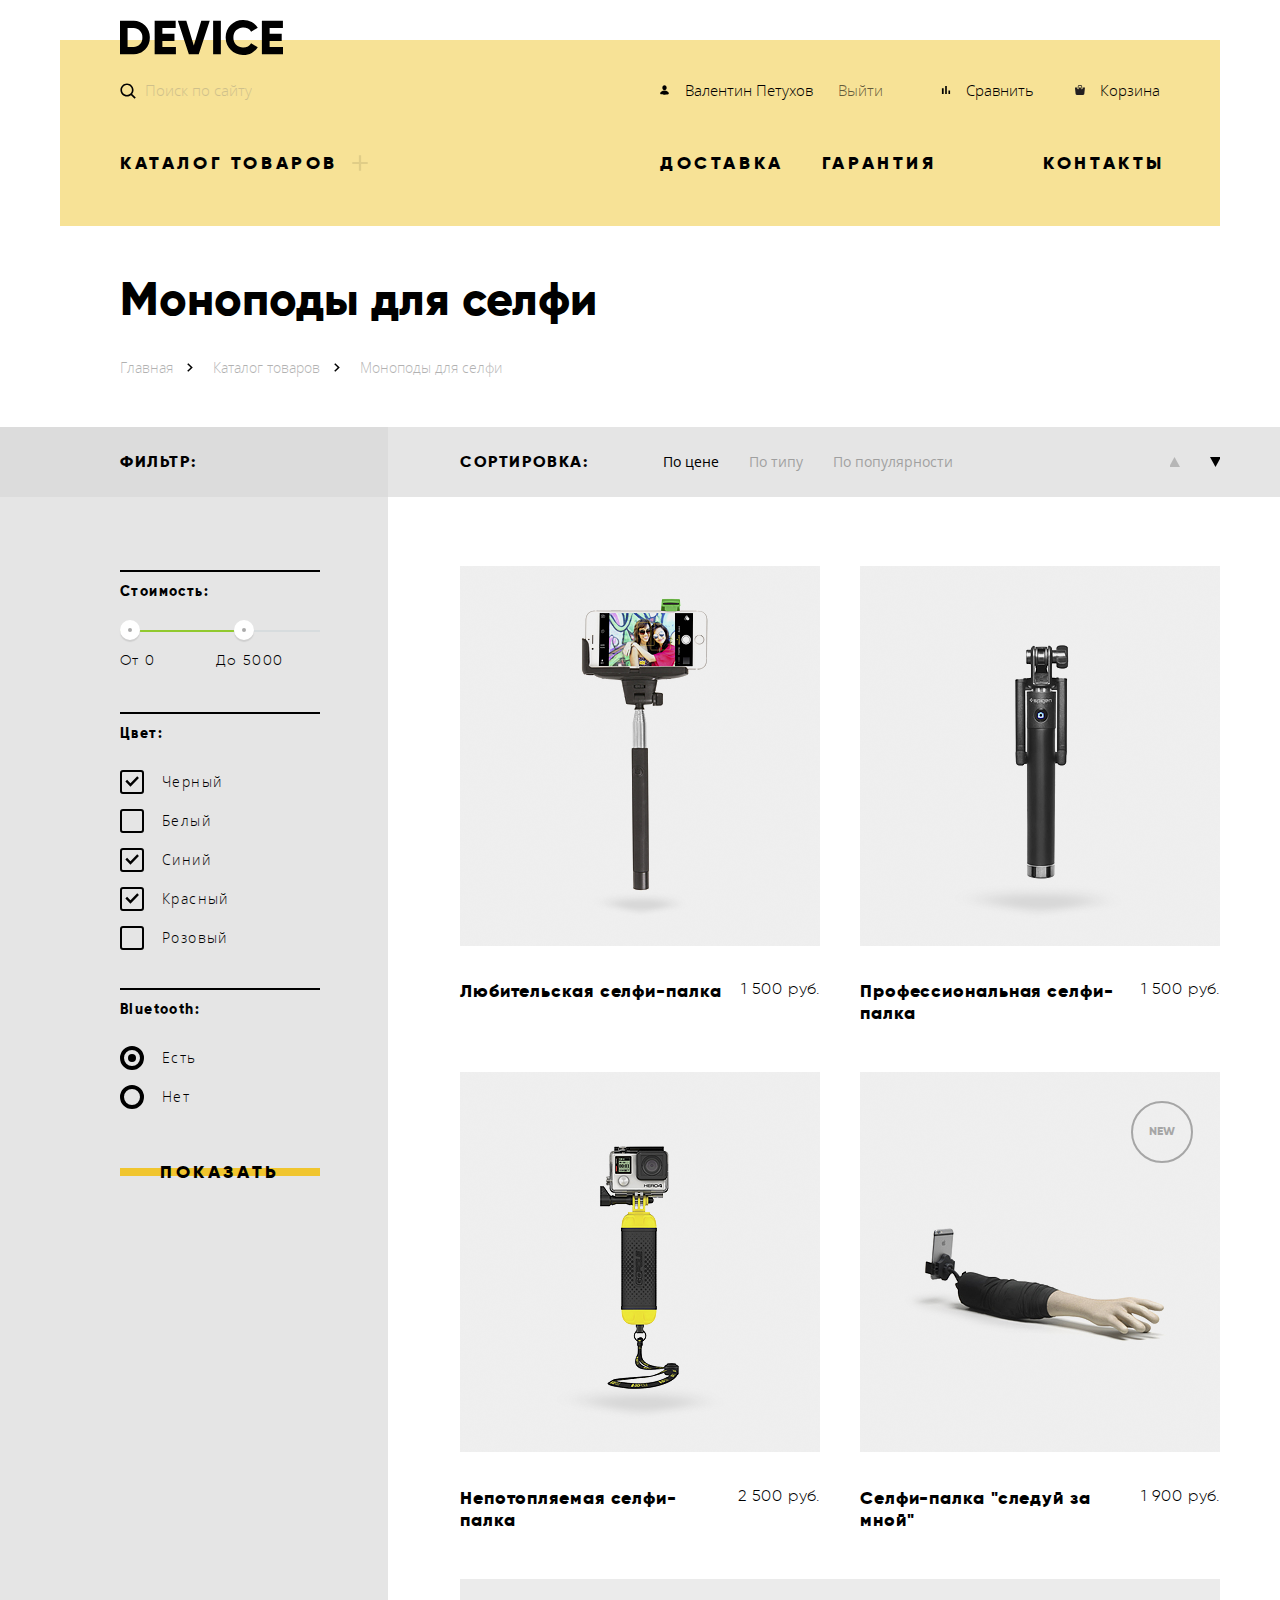
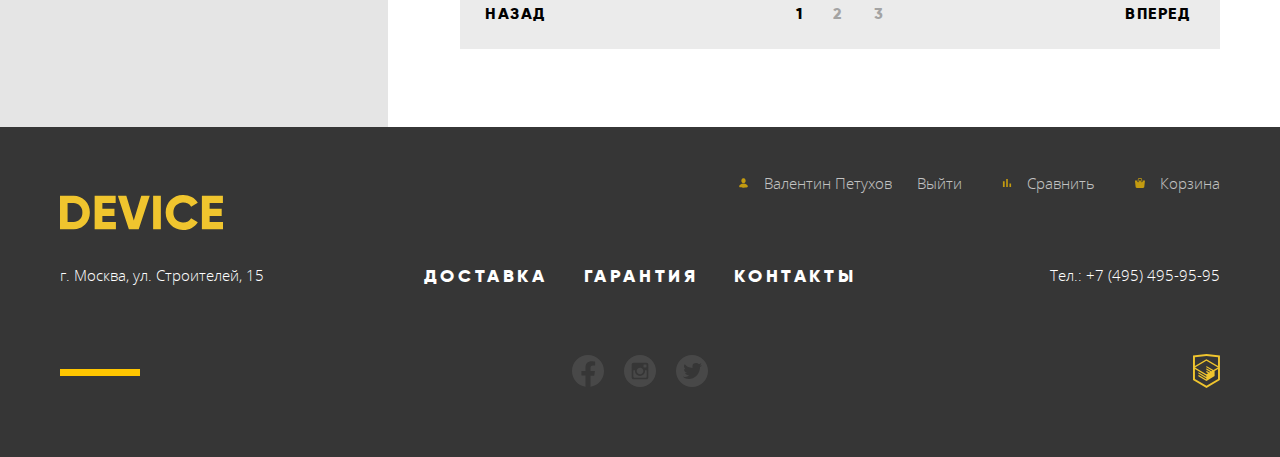
==== catalog.html @ 447c7d86 "all" ====
<!DOCTYPE html>
<html lang="ru">
  <head>
    <meta charset="utf-8">
    <meta name="viewport" content="width=device-width, initial-scale=1">
    <meta name="keywords" content="Селфи-палка, Экшн-камеры, Умные часы">
    <meta name="description" content="Интернет магазин умных девайсов">
    <link rel="stylesheet" href="css/normalize-8.0.1.css">
    <link rel="stylesheet" href="css/main.css">
    <title>HTML Academy: Девайс</title>
  </head>

  <body class="page-body">
    <header class="container main-header main-header--catalog">
      <a class="header-logo" href="index.html"><img src="img/icon-logo.svg" width="163" height="35" alt="Логотип магазина"></a>
      <div class="header-top">
        <form class="header-form" action="#" method="post">
          <label class="search-lebel visually-hidden" for="search">Поиск по сайту</label>
          <input class="search" type="search" id="search" tabindex="0" placeholder="Поиск по сайту">
          <button class="search-button" type="submit">Найти</button>
        </form>
        <ul class="user-navigation">
          <li class="user-item entry-header"><a href="#">Валентин Петухов</a></li>
          <li class="user-item header-logout"><a href="#">Выйти</a></li>
          <li class="user-item compare-header"><a href="#">Сравнить</a></li>
          <li class="user-item cart-header"><a href="#">Корзина</a></li>
        </ul>
      </div>
      <nav class="main-navigation">
        <ul class="catalog-navigation">
            <a class="catalog-link" href="#">Каталог товаров</a>
            <div class="catalog-submenu">
              <div>
                <a href="#">Виртуальная реальность</a>
                <a href="#">Моноподы для селфи</a>
                <a href="#">Экшн-камеры</a>
              </div>
              <div>
                <a href="#">Фитнес-браслеты</a>
                <a href="#">Умные часы</a>
              </div>
              <div>
                <a href="#">Квадрокоптеры</a>
              </div>
            </div>
        </ul>
        <ul class="site-navigation">
          <li><a href="#">Доставка</a></li>
          <li><a href="#">Гарантия</a></li>
          <li><a href="#">Контакты</a></li>
        </ul>
      </nav>
    </header>

    <main class="page-catalog">
      <div class="container">
        <h1>Моноподы для селфи</h1>
        <section class="crumbs">
          <ul class="crumbs-list">
            <li class="crumbs-item"><a href="index.html">Главная</a></li>
            <li class="crumbs-item"><a href="catalog.html">Каталог товаров</a></li>
            <li class="crumbs-item"><a>Моноподы для селфи</a></li>
          </ul>
        </section>
      </div>
      <div class="catalog-header-wrapper">
        <div class="container">
          <div class="filter-header">
            <h2>Фильтр:</h2>
          </div>
          <div class="catalog-sort-header">
            <h2>Сортировка:</h2>
            <ul class="catalog-sort-list">
              <li class="sort-item current"><a href="#">По цене</a></li>
              <li class="sort-item"><a href="#">По типу</a></li>
              <li class="sort-item"><a href="#">По популярности</a></li>
            </ul>
            <ul class="catalog-sort-buttons">
              <li class="sort-button-item">
                <button href="#"></button>
              </li>
              <li class="sort-button-item current">
                <button href="#"></button>
              </li>
            </ul>
         </div>
        </div>
      </div>
      <div class="catalog-wrapper">
        <div class="container">
          <aside class="search-filter">
            <form class="search-form" method="get" action="https://echo.htmlacademy.ru/">
              <fieldset class="filter-item">
                <legend>Стоимость:</legend>
                <div class="range-filter">
                  <div class="range-controls">
                    <div class="scale">
                      <div class="bar" style="width: 60%; margin-left: 0"></div>
                    </div>
                    <div class="toggle toggle-min" tabindex="0" style="left: 0">
                    </div>
                    <div class="toggle toggle-max" tabindex="0" style="left: 57%">
                    </div>
                    <div class="toogle-counts">
                      <div class="toogle-min-count" style="margin-left: 0">от 0</div>
                      <div class="toogle-max-count" style="margin-left: 30%">до 5000</div>
                    </div>
                  </div>
                </div>
              </fieldset>
              <fieldset class="filter-item">
                <legend>Цвет:</legend>
                <label class="check option">
                  <input type="checkbox" class="check-input visually-hidden" checked>
                  <span class="check-box"></span>
                  Черный
                </label>
                <label class="check option">
                  <input type="checkbox" class="check-input visually-hidden">
                  <span class="check-box"></span>
                  Белый
                </label>
                <label class="check option">
                  <input type="checkbox" class="check-input visually-hidden" checked>
                  <span class="check-box"></span>
                  Синий
                </label>
                <label class="check option">
                  <input type="checkbox" class="check-input visually-hidden" checked>
                  <span class="check-box"></span>
                  Красный
                </label>
                <label class="check option">
                  <input type="checkbox" class="check-input visually-hidden">
                  <span class="check-box"></span>
                  Pозовый
                </label>
              </fieldset>
              <fieldset class="filter-item">
                <legend>Bluetooth:</legend>
                <label class="check option">
                  <input type="radio" class="check-radio-input visually-hidden" checked>
                  <span class="check-box"></span>
                  Есть
                </label>
                <label class="check option">
                  <input type="radio" class="check-radio-input visually-hidden">
                  <span class="check-box"></span>
                  Нет
                  </label>
              </fieldset>
              <button href="#" class="button" type="submit">Показать</button>
            </form>
          </aside>
          <section class="catalog-products">
            <h2 class="visually-hidden"> Список моноподов для селфи</h2>
            <ul class="products-list">
              <li class="product-item">
                <div class="product-image">
                  <img src="img/item-1.png" width="360" height="380" alt="Любительская селфи-палка">
                  <div class="product-menu">
                    <button href="#" class="button" aria-label="Добавить товар Любительская селфи-палка в корзину">В корзину</button>
                    <a href="#" class="compare-add">Добавить к сравнению</a>
                  </div>
                </div>
                <div class="product-info">
                  <a href="#">Любительская селфи-палка</a>
                  <span>1 500 руб.</span>
                </div>
              </li>
              <li class="products-item">
                <div class="product-image">
                  <img src="img/item-2.png" width="360" height="380" alt="Профессиональная селфи-палка">
                  <div class="product-menu">
                    <button href="#" class="button" aria-label="Добавить товар Профессиональная селфи-палка в корзину">В корзину</button>
                    <a href="#" class="compare-add">Добавить к сравнению</a>
                  </div>
                </div>
                <div class="product-info">
                  <a href="#">Профессиональная селфи-палка</a>
                  <span>1 500 руб.</span>
                </div>
              </li>
              <li class="products-item">
                <div class="product-image">
                  <img src="img/item-3.png" width="360" height="380" alt="Непотопляемая селфи-палка">
                  <div class="product-menu">
                    <button href="#" class="button" aria-label="Добавить продукт Непотопляемая селфи-палка в корзину">В корзину</button>
                    <a href="#" class="compare-add">Добавить к сравнению</a>
                  </div>
                </div>
                <div class="product-info">
                  <a href="#">Непотопляемая селфи-палка</a>
                  <span>2 500 руб.</span>
                </div>
              </li>
              <li class="products-item">
                <div class="product-image new">
                  <img src="img/item-4.png" width="360" height="380" alt="Селфи-палка - следуй за мной">
                  <div class="product-menu">
                    <button href="#" aria-label="Добавить продукт Селфи-палка - следуй за мной в корзину" class="button">В корзину</button>
                    <a href="#" class="compare-add">Добавить к сравнению</a>
                  </div>
                </div>
                <div class="product-info">
                  <a href="#">Селфи-палка "следуй за мной"</a>
                  <span>1 900 руб.</span>
                </div>
              </li>
            </ul>
            <div class="pagination">
              <div class="pagination-back">
                <a href="#">Назад</a>
              </div>
              <ul class="pagination-list">
                <li class="current"><a title="Текущая страница">1</a></li>
                <li><a href="#">2</a></li>
                <li><a href="#">3</a></li>
              </ul>
              <div class="pagination-forward">
                <a href="#">Вперед</a>
              </div>
            </div>
          </section>
        </div>
      </div>
    </main>

    <footer class="main-footer">
      <div class="container">
        <div class="footer-top">
          <a class="footer-logo" href="index.html"><img src="img/icon-logo-footer.svg" width="163" height="35" alt="Logo"></a>
          <ul class="footer-user-navigation">
            <li class="user-item entry"><a href="#">Валентин Петухов</a></li>
            <li class="user-item footer-logout"><a href="#">Выйти</a></li>
            <li class="user-item compare"><a href="#">Сравнить</a></li>
            <li class="user-item cart"><a href="#">Корзина</a></li>
          </ul>
        </div>
        <div class="footer-middle">
          <address class="footer-address-block"><a class="footer-address" href="#">г. Москва, ул. Строителей, 15</a></address>
          <ul class="footer-site-navigation">
            <li class="footer-navigation-item"><a href="#">Доставка</a></li>
            <li class="footer-navigation-item"><a href="#">Гарантия</a></li>
            <li class="footer-navigation-item"><a href="#">Контакты</a></li>
          </ul>
          <a class="footer-phone" href="tel:+74954959595">Тел.: +7 (495) 495-95-95</a>
        </div>
        <div class="footer-bottom">
          <ul class="footer-social-list">
            <li>
              <a class="social-button" href="https://facebook.com/">
                <span class="visually-hidden">Фейсбук</span>
                <svg aria-hidden="true" focusable="false" width="32" height="32" viewBox="0 0 32 32" fill="none" xmlns="http://www.w3.org/2000/svg">
                  <path d="M31.9973 16C31.9973 7.16267 24.8347 0 15.9987 0C7.16267 0 0 7.16267 0 16C0 23.984 5.85067 30.6027 13.4987 31.8027V20.624H9.43733V15.9987H13.4987V12.4747C13.4987 8.464 15.888 6.24933 19.5413 6.24933C21.292 6.24933 23.1227 6.56133 23.1227 6.56133V10.4987H21.1067C19.12 10.4987 18.5 11.732 18.5 12.9973V16H22.9373L22.228 20.6253H18.5V31.804C26.148 30.604 31.9987 23.9853 31.9987 16H31.9973Z" fill="white" fill-opacity="0.3"/>
                </svg>
              </a>
              </li>
            <li>
              <a class="social-button" href="htpps://instagram.com/">
                <span class="visually-hidden">Инстаграмм</span>
                <svg aria-hidden="true" focusable="false" width="32" height="32" viewBox="0 0 32 32" fill="none" xmlns="http://www.w3.org/2000/svg">
                  <path d="M21 16C21 17.3261 20.4732 18.5979 19.5355 19.5355C18.5979 20.4732 17.3261 21 16 21C14.6739 21 13.4021 20.4732 12.4645 19.5355C11.5268 18.5979 11 17.3261 11 16C11 15.715 11.03 15.4367 11.0817 15.1667H9.33333V21.8283C9.33333 22.2917 9.70833 22.6667 10.1717 22.6667H21.83C22.0521 22.6662 22.2649 22.5777 22.4217 22.4205C22.5786 22.2634 22.6667 22.0504 22.6667 21.8283V15.1667H20.9183C20.97 15.4367 21 15.715 21 16ZM16 19.3333C16.4378 19.3332 16.8714 19.2469 17.2759 19.0792C17.6803 18.9116 18.0478 18.6659 18.3574 18.3562C18.6669 18.0465 18.9124 17.6789 19.0799 17.2743C19.2473 16.8698 19.3334 16.4362 19.3333 15.9983C19.3332 15.5605 19.2469 15.1269 19.0792 14.7225C18.9116 14.318 18.6659 13.9505 18.3562 13.641C18.0465 13.3314 17.6789 13.0859 17.2743 12.9185C16.8698 12.751 16.4362 12.6649 15.9983 12.665C15.1141 12.6652 14.2661 13.0167 13.641 13.6421C13.0158 14.2676 12.6648 15.1157 12.665 16C12.6652 16.8843 13.0167 17.7322 13.6421 18.3574C14.2676 18.9825 15.1157 19.3336 16 19.3333ZM20 12.5H21.9983C22.1311 12.5 22.2584 12.4474 22.3525 12.3537C22.4465 12.2599 22.4996 12.1328 22.5 12V10.0017C22.5 9.86862 22.4471 9.74102 22.3531 9.64693C22.259 9.55285 22.1314 9.5 21.9983 9.5H20C19.8669 9.5 19.7393 9.55285 19.6453 9.64693C19.5512 9.74102 19.4983 9.86862 19.4983 10.0017V12C19.5 12.275 19.725 12.5 20 12.5ZM16 0C11.7565 0 7.68687 1.68571 4.68629 4.68629C1.68571 7.68687 0 11.7565 0 16C0 20.2435 1.68571 24.3131 4.68629 27.3137C7.68687 30.3143 11.7565 32 16 32C18.1012 32 20.1817 31.5861 22.1229 30.7821C24.0641 29.978 25.828 28.7994 27.3137 27.3137C28.7994 25.828 29.978 24.0641 30.7821 22.1229C31.5861 20.1817 32 18.1012 32 16C32 13.8989 31.5861 11.8183 30.7821 9.87706C29.978 7.93586 28.7994 6.17203 27.3137 4.68629C25.828 3.20055 24.0641 2.022 22.1229 1.21793C20.1817 0.413852 18.1012 0 16 0ZM24.3333 22.4817C24.3333 23.5 23.5 24.3333 22.4817 24.3333H9.51833C8.5 24.3333 7.66667 23.5 7.66667 22.4817V9.51833C7.66667 8.5 8.5 7.66667 9.51833 7.66667H22.4817C23.5 7.66667 24.3333 8.5 24.3333 9.51833V22.4817Z" fill="white" fill-opacity="0.3"/>
                </svg>
              </a>
              </li>
            <li>
              <a class="social-button" href="https://twitter.com/">
                <span class="visually-hidden">Твиттер</span>
                <svg aria-hidden="true" focusable="false" width="32" height="32" viewBox="0 0 32 32" fill="none" xmlns="http://www.w3.org/2000/svg">
                  <path d="M16 32C13.8333 32 11.7604 31.5781 9.78125 30.7344C7.80208 29.8906 6.09896 28.7552 4.67188 27.3281C3.24479 25.901 2.10938 24.1979 1.26562 22.2188C0.421875 20.2396 0 18.1667 0 16C0 13.8333 0.421875 11.7604 1.26562 9.78125C2.10938 7.80208 3.24479 6.09896 4.67188 4.67188C6.09896 3.24479 7.80208 2.10938 9.78125 1.26562C11.7604 0.421875 13.8333 0 16 0C18.1667 0 20.2396 0.421875 22.2188 1.26562C24.1979 2.10938 25.901 3.24479 27.3281 4.67188C28.7552 6.09896 29.8906 7.80208 30.7344 9.78125C31.5781 11.7604 32 13.8333 32 16C32 18.1667 31.5781 20.2396 30.7344 22.2188C29.8906 24.1979 28.7552 25.901 27.3281 27.3281C25.901 28.7552 24.1979 29.8906 22.2188 30.7344C20.2396 31.5781 18.1667 32 16 32ZM25.4062 8C25.2812 8.0625 25.0938 8.17708 24.8438 8.34375L24.2344 8.75L23.6562 9.0625L23 9.28125C22.2292 8.42708 21.2812 8 20.1562 8C17.7188 8 16.5 9.02083 16.5 11.0625V12.9062C13.1458 12.7396 10.5729 11.5104 8.78125 9.21875C8.26042 9.76042 8 10.3542 8 11C8 12.375 8.51042 13.4167 9.53125 14.125C9.40625 14.125 9.22917 14.1354 9 14.1562C8.77083 14.1771 8.58854 14.1771 8.45312 14.1562C8.31771 14.1354 8.16667 14.0833 8 14C8 14.9583 8.25521 15.7552 8.76562 16.3906C9.27604 17.026 9.97917 17.4375 10.875 17.625C10.6667 17.875 10.375 18 10 18C9.66667 18 9.375 17.9062 9.125 17.7188C9.125 18.5312 9.51562 19.1615 10.2969 19.6094C11.0781 20.0573 11.9583 20.2917 12.9375 20.3125C12.5625 20.875 12.0156 21.2969 11.2969 21.5781C10.5781 21.8594 9.8125 22 9 22C8.70833 22 8.30729 21.9271 7.79688 21.7812C7.28646 21.6354 7.02083 21.5625 7 21.5625C7.33333 22.2292 8.01562 22.8021 9.04688 23.2812C10.0781 23.7604 11.3854 24 12.9688 24C14.3646 24 15.6667 23.7552 16.875 23.2656C18.0833 22.776 19.1146 22.125 19.9688 21.3125C20.8229 20.5 21.5573 19.5729 22.1719 18.5312C22.7865 17.4896 23.2448 16.4115 23.5469 15.2969C23.849 14.1823 24 13.0833 24 12C24 11.9583 24.125 11.8698 24.375 11.7344C24.625 11.599 24.9167 11.4167 25.25 11.1875C25.5833 10.9583 25.8333 10.7188 26 10.4688C24.875 10.4688 24.125 10.4896 23.75 10.5312C24.4792 10.0938 25.0312 9.25 25.4062 8Z" fill="white" fill-opacity="0.3"/>
                </svg>
              </a>
              </li>
          </ul>
          <a class="academy-button" href="https://htmlacademy.ru/">
            <img src="img/icon-html-academy.svg" width="27" height="34" alt="Html Academy">
          </a>
        </div>
      </div>
    </footer>
  </body>
</html>
---- css/main.css ----
/************************************/
/*              COLORS              */
/************************************/

:root {
  --basic-black: #000000;
  --basic-dark: #363636;
  --basic-gray: #464646;
  --basic-half-gray: #7e7e7e;
  --basic-gray-light: #e5e5e5;
  --basic-white: #FFFFFF;

  --special-yellow-dark: #f0c52e;
  --special-yellow: #f7e296;
  --special-green: #91c92f;

  --status-pink-light: #f6dada;
}

/************************************/
/*              FONTS               */
/************************************/

@font-face {
  font-family: "Open Sans";
  font-weight: 400;
  font-style: normal;
  src:  local('Open Sans Regular'), local('OpenSans-Regular'),
        url("../fonts/opensans.woff2") format("woff2"),
        url("../fonts/opensans.woff") format("woff");

}

@font-face {
  font-family: "Open Sans";
  font-weight: 300;
  font-style: normal;
  src:  local('Open Sans Light'), local('OpenSans-Light'),
        url("../fonts/opensanslight.woff2") format("woff2"),
        url("../fonts/opensanslight.woff") format("woff");

}

@font-face {
  font-family: "Gilroy";
  font-weight: 800;
  font-style: normal;
  src:
      url("../fonts/gilroyextrabold.woff2") format("woff2"),
      url("../fonts/gilroyextrabold.woff") format("woff");
}

@font-face {
  font-family: "Gilroy";
  font-weight: 300;
  font-style: normal;
  src:
      url("../fonts/gilroylight.woff2") format("woff2"),
      url("../fonts/gilroylight.woff") format("woff");
}

/************************************/
/*              BODY                */
/************************************/

.page-body {
  min-width: 1160px;
  margin: 0;
  padding: 0;
  font-family: "Gilroy", Arial, sans-serif;
  color: var(--basic-black);
  background-color: var(--basic-white);
}

/*  СТИЛИЗАЦИЯ ВСЕХ ОДНОТИПНЫХ ССЫЛОК */

.button {
  position: relative;
  border: none;
  font-family: "Gilroy", Arial, sans-serif;
  font-style: normal;
  font-weight: 800;
  font-size: 18px;
  line-height: 22px;
  letter-spacing: 0.2em;
  text-transform: uppercase;
  color: var(--basic-black);
  background-color: transparent;
  z-index: 1;
  cursor: pointer;
}

.button::before {
  position: absolute;
  content: "";
  background-color: var(--special-yellow-dark);
  background-repeat: no-repeat;
  left: 0;
  top: 50%;
  transform: translate(0, -50%);
  text-align: center;
  height: 8px;
  width: 100%;
  z-index: -1;
}

/*  СТИЛИЗАЦИЯ ВСЕХ ЗАГОЛОВКОВ  */

.page-body h3, h2 {
  font-family: "Gilroy", Arial, sans-serif;
  font-style: normal;
  font-weight: 800;
  font-size: 47px;
  line-height: 58px;
  color: var(--basic-black);
}

/*  СКРЫТИЕ ЭЛЕМЕНТА */

.visually-hidden {
  position: absolute;
  width: 1px;
  height: 1px;
  margin: -1px;
  border: 0;
  padding: 0;
  white-space: nowrap;
  clip-path: inset(100%);
  clip: rect(0 0 0 0);
  overflow: hidden;
}

.hidden {
  display: none;
}

/********************************************************/
/*         GLOBAL CLASS    СОГЛАСНО КРИТЕРИЮ  Д25       */
/********************************************************/

a {
  text-decoration: none;
}

img {
  max-width: 100%;
  height: auto;
}

/************************************/
/*              HEADER              */
/************************************/

.main-header {
  position: relative;
  min-height: 300px;
  color: var(--basic-black);
  background-color: var(--special-yellow);
}

.main-header a {
  color: var(--basic-black);
  text-decoration: none;
}

.header-logo {
  width: 163px;
  height: 35px;
  position: absolute;
  top: -20px;
  left: 60px;
}

.header-top {
  display: flex;
  align-items: baseline;
  margin-top: 26px;
  margin-left: 60px;
  margin-right: 60px;
}

.header-form {
  display: flex;
  width: 440px;
  height: 50px;
  margin-right: 100px;
  position: relative;
}

.header-form:focus-within > .search-button {
  visibility: visible;
}

.header-form::before {
  background-image: url("../img/icon-search.svg");
  background-repeat: no-repeat;
  background-position: 0 50%;
  background-size: 1em;
  position: absolute;
  content: "";
  left: 0;
  top: 0;
  width: 50px;
  height: 50px;
}

.search {
  width: 356px;
  font-family: "Open Sans", Arial, sans-serif;
  font-style: normal;
  font-weight: 300;
  font-size: 15px;
  line-height: 20px;
  border: none;
  color: var(--basic-black);
  background-color: transparent;
  opacity: 0.3;
  border-bottom: 2px solid transparent;
  padding-left: 25px;
}

.search:hover {
  color: var(--basic-black);
  opacity: 0.6;
}

.search:focus {
  outline: none;
  color: var(--basic-black);
  opacity: 1;
  border-color: var(--basic-black);
}

/*  что-бы появлялась скрытая кнопка в форме поиска которая по умолчанию скрыта, но ломается навигация с клавиатуры на всем сайте */

.search:focus > .search-button {
  visibility: visible;
}

.search-button {
  width: 84px;
  height: 50px;
  font-family: "Open Sans", Arial, sans-serif;
  font-style: normal;
  font-weight: 300;
  font-size: 15px;
  line-height: 20px;
  margin-left: auto;
  border: 2px solid var(--basic-black);
  border-radius: 0;
  text-transform: uppercase;
  color: var(--basic-black);
  background-color: transparent;
  visibility: hidden;
}

.search-button:hover {
  color: var(--basic-white);
  background-color: var(--basic-black);

}

.search-button:active {
  visibility: visible;
  color: rgba(255,255,255, 0.3);
  background-color: var(--basic-black);
}

.user-navigation {
  margin: 0;
  padding: 0;
  list-style: none;
  display: flex;
  flex-grow: 1;
  font-family: "Open Sans", Arial, sans-serif;
  font-style: normal;
  font-weight: 300;
  font-size: 15px;
  line-height: 20px;
}

.user-navigation li {
  position: relative;
}

.user-navigation li:nth-last-child(2) {
  margin-left: auto;
  margin-right: 41px;
}

.main-navigation {
  margin: 0;
  padding: 0;
  list-style: none;
  display: flex;
  margin-top: 36px;
  margin-left: 60px;
  margin-right: 60px;
}

.catalog-navigation {
  margin: 0;
  padding: 0;
  list-style: none;
  margin-right: 290px;
  width: 250px;
  font-family: "Gilroy", Arial, sans-serif;
  font-style: normal;
  font-weight: 700;
  font-size: 18px;
  line-height: 22px;
  letter-spacing: 0.2em;
  text-transform: uppercase;
  color: var(--basic-black);
  background-color: transparent;
}

.catalog-submenu {
  display: flex;
  column-gap: 61px;
  width: 1040px;
  padding-top: 30px;
  padding-left: 60px;
  padding-right: 60px;
  padding-bottom: 46px;
  font-family: "Open Sans", Arial, sans-serif;
  font-style: normal;
  font-weight: 300;
  font-size: 15px;
  line-height: 20px;
  letter-spacing: normal;
  text-transform: none;
  color: var(--basic-black);
  background-color: var(--special-yellow);
  visibility: hidden;
  position: absolute;
  left: 0;
  z-index: 1;
}

.catalog-submenu div {
  display: flex;
  flex-direction: column;
  row-gap: 20px;
}

.site-navigation {
  margin: 0;
  padding: 0;
  list-style: none;
  display: flex;
  flex-grow: 1;
  font-family: "Gilroy", "Arial", sans-serif;
  font-style: normal;
  font-weight: 700;
  font-size: 18px;
  line-height: 22px;
  letter-spacing: 0.2em;
  text-transform: uppercase;
  color: var(--basic-black);
  background-color: transparent;
}

.site-navigation li:nth-last-child(2) {
  margin-left: 38px;
  margin-right: auto;
}

.site-navigation li:last-child {
  margin-right: -5px;
}

.catalog-list {
  margin: 0;
  padding: 0;
  list-style: none;
}

.catalog-link {
  padding-right: 30px;
  position: relative;
}

.catalog-link:hover + .catalog-submenu {
  visibility: visible;
}

.catalog-submenu:hover {
  visibility: visible;
}

.catalog-link::after {
  background-image: url("../img/icon-plus.svg");
  background-repeat: no-repeat;
  background-position: 0 50%;
  width: 22px;
  height: 22px;
  margin-left: 14px;
  content: "";
  position: absolute;
  opacity: 0.3;
}

.header-logout {
  opacity: 0.6;
}

.entry-header a::before {
  background-image: url("../img/icon-entry-header.svg");
}

.compare-header a::before {
  background-image: url("../img/icon-compare-header.svg");
}

.cart-header a::before {
  background-image: url("../img/icon-cart-header.svg");
}

/************************************/
/*              СЛАЙДЕРЫ            */
/************************************/

.slider {
  display: grid;
  grid-template-columns: 1fr 1fr;
  position: relative;
  bottom: 147px;
  column-gap: 40px;
}

.slider-wrapper {
  display: flex;
  flex-direction: column;
}

.slider-header {
  display: flex;
  justify-content: space-between;
  margin-bottom: -110px;
}

.slider-image {
  margin: auto;
}

.slider h3 {
  margin: 0;
  padding: 0;
  font-family: "Gilroy", "Arial", sans-serif;
  font-style: normal;
  font-weight: 700;
  font-size: 47px;
  line-height: 58px;
}

.rectangle-slider {
  width: 100px;
  height: 7px;
  background-color: var(--basic-white);
  margin-top: 50px;
}

.number-slider {
  font-family: "Gilroy", "Arial", sans-serif;
  font-style: normal;
  font-weight: 700;
  font-size: 179px;
  line-height: 219px;
  float: right;
  margin-right: 50px; /* отступ на макете 60px, из-за особенностей шрифта сделал 50px */
  text-transform: uppercase;
  color: var(--basic-white);
}

.definition-list {
  margin: 0;
  padding: 0;
  display: grid;
  grid-template-columns: auto;
  grid-template-rows: min-content min-content;
  justify-content: flex-start;
  column-gap: 46px; /* в разных слайдах есть разное кол-во элементо в списке опредление, и, разные расстояния между ними, почему-то */
  margin-top: 60px;
  letter-spacing: 0.1em;
}

.definition-list dd {
  grid-row: 1 / 2;
  margin: 0;
  font-family: "Gilroy", Arial, sans-serif;
  font-style: normal;
  font-weight: 300;
  font-size: 36px;
  line-height: 42px;
  letter-spacing: 0.1em;
  color: var(--basic-black);
}

.definition-list dt {
  margin-top: 15px;
  font-family: "Gilroy", Arial, sans-serif;
  font-style: normal;
  font-weight: 300;
  font-size: 13px;
  line-height: 15px;
  letter-spacing: 0.1em;
  color: var(--basic-black);
}

.slider p {
  margin: 0;
  padding: 0;
  font-family: "Open Sans", Arial, sans-serif;
  font-style: normal;
  font-weight: 300;
  font-size: 15px;
  line-height: 20px;
  color: var(--basic-black);
  margin-top: 30px;
}

.slider-control {
  display: flex;
  justify-content: space-between;
  margin-top: 60px;
}

.slider-control .button {
  width: 220px;
  text-align: center;
}

.slider-navigation {
  display: flex;
  align-items: center;
  margin: 0;
  padding: 0;
  list-style: none;
  margin-right: 88px;
}

.slider-navigation li:not(:last-child) {
  margin-right: 18px;
}

/************************************/
/*            ПСЕВДОКЛАССЫ          */
/************************************/

.header-logo:hover,
.catalog-link:hover,
.catalog-submenu a:hover,
.user-navigation a:hover,
.site-navigation a:hover,
.footer-logo:hover,
.academy-button:hover,
.footer-site-navigation a:hover {
  opacity: 0.6;
}

.header-logo:active,
.catalog-link:active,
.catalog-submenu a:active,
.user-navigation a:active,
.site-navigation a:active,
.footer-logo:active,
.academy-button:active,
.footer-site-navigation a:active {
  opacity: 0.3;
}

/************************************/
/*              MAIN                */
/************************************/

.container {
  width: 1160px;
  margin: 0 auto;
}

.container a {
  color: var(--basic-black);
}

/*	ОСНОВНОЙ КАТАЛОГ */

.catalog {
  position: relative;
  top: -35px;
  font-family: "Gilroy", Arial, sans-serif;
  font-style: normal;
  font-weight: 700;
  font-size: 18px;
  line-height: 22px;
  letter-spacing: 0.05em;
  color: var(--basic-black);
  margin-bottom: 164px;
}

.catalog-list {
  margin: 0;
  padding: 0;
  list-style: none;
  display: grid;
  grid-template-columns: 1fr 1fr 1fr 1fr 1fr 1fr;
  column-gap: 40px;
}

.catalog-image {
  width: 160px;
  height: 160px;
  background-color: var(--special-yellow);
  margin-bottom: 38px;
  display: flex;
  align-items: center;
  justify-content: center;
}

.catalog-image:hover {
  background-color: var(--special-yellow-dark);
}

.catalog-link-main:active svg {
  opacity: 0.3;
}

.catalog-link-main:active span {
  opacity: 0.3;
}

/*  БЛОК СЕРВИСЫ  */

.services {
  font-family: "Open Sans", Arial, sans-serif;
  font-style: normal;
  font-weight: 300;
  font-size: 15px;
  line-height: 28px;
  letter-spacing: 0.1em;
  color: var(--basic-black);
  background-color: var(--basic-gray-light);
  margin-bottom: 80px;
  position: relative;
  top: -10px;
  height: 288px;
}

.services p, h3 {
  bottom: 0;
  margin: 0;
}

.service-header {
  bottom: 0;
  margin: 0;
  font-family: "Gilroy", Arial, sans-serif;
  font-style: normal;
  font-weight: 700;
  font-size: 47px;
  line-height: 58px;
  letter-spacing: 0.2em;
}

.service-wrapper {
  position: relative;
  top: -100px;
  display: flex;
  align-items: center;
}

.services-list {
  margin: 0;
  padding: 0;
  list-style: none;
  width: 277px;
  display: flex;
  flex-direction: column;
  justify-content: flex-end;
  position: relative;
  padding-top: 80px;
  padding-bottom: 80px;
}

.services-list li:not(:first-child) {
  margin-top: 20px;
}

.services-list .current {
  background-color: var(--basic-black);
}

.services-list::before {
  position: absolute;
  content: "";
  left: 277px;
  top: 0;
  width: 7px;
  height: 100%;
  background-color: var(--basic-black);
}

.services-item .button {
  height: 40px;
  width: 160px;
  text-align: center;
}

.current .button {
  color: var(--special-yellow);
}

.services-content {
  display: flex;
  justify-content: space-between;
  flex-grow: 1;
  margin-left: 123px;
}

.services-text {
  display: flex;
  flex-direction: column;
  width: 540px;
}

.services-text p {
  margin-top: 40px;
}

/* БЛОК ПРОИЗВОДИТЕЛЕЙ */

.brands {
  margin-bottom: 80px;
}

.brands-list {
  margin: 0;
  padding: 0;
  list-style: none;
  display: grid;
  grid-template-columns: 1fr 1fr 1fr 1fr;
  grid-gap: 40px;
}

.brands-list li {
  filter: grayscale(100%);
}

.brands-list li:hover {
  filter: grayscale(0);
}

.images-brands {
  width: 260px;
  height: 100px;
}

/* ИНФОРМАЦИОННЫЕ БЛОКИ */

.index-columns p, h2 {
  margin: 0;
  padding: 0;
}
.index-columns .about-head {
  letter-spacing: 0.2em;
}

.index-columns {
  display: grid;
  grid-template-columns: 1fr 1fr;
  column-gap: 40px;
  margin-bottom: 86px;
}

.index-columns .button {
  width: 260px;
  text-align: center;
}

.about-head::before {
  width: 80px;
  height: 7px;
  background-color: var(--basic-black);
  position: absolute;
  content: "";
  top: 0;
  left: 0;
}

.about {
  display: flex;
  flex-direction: column;
  font-family: "Open Sans", Arial, sans-serif;
  font-style: normal;
  font-weight: 300;
  font-size: 15px;
  line-height: 28px;
  color: var(--basic-black);
  background-color: transparent;
  position: relative;
}

.about-list {
  list-style: none;
  padding: 0;
  margin: 0;
  font-family: "Gilroy", Arial, sans-serif;
  font-style: normal;
  font-weight: 800;
  font-size: 16px;
  line-height: 28px;
  color: var(--basic-black);
  background-color: transparent;
  margin-top: 60px;
  margin-bottom: 84px;
  padding-left: 10px;
  list-style-type: circle;
}

.about-list li {
  padding-left: 24px;
}

.about-list li:not(:last-child) {
  margin-bottom: 15px;
}

.about .about-head {
  margin-top: 60px;
}

.about .paragraph-1 {
  margin-top: 40px;
  max-width: 475px;
}

.about .paragraph-2 {
  margin-top: 40px;
  max-width: 475px;
}

.about .button {
  margin-top: auto;
}

.contacts {
  float: right;
  display: flex;
  flex-direction: column;
  font-family: "Open Sans", Arial, sans-serif;
  font-style: normal;
  font-weight: 300;
  font-size: 15px;
  line-height: 28px;
  color: var(--basic-black);
  background-color: transparent;
  position: relative;
}

.contacts .about-head {
  margin-top: 60px;
}

.contacts .paragraph-1 {
  margin-top: 40px;
}

.contacts .map {
  margin-top: 40px;
  margin-bottom: 84px;
}

.contacts .button {
  margin-top: auto;
}

/************************************/
/*             FOOTER               */
/************************************/

.main-footer {
  margin: 0;
  padding: 0;
  color: var(--basic-white);
  background-color: var(--basic-dark);
  padding-top: 46px;
  padding-bottom: 65px;
}

.main-footer a {
  color: var(--basic-white);
}

.footer-top {
  display: flex;
  justify-content: flex-start;
  position: relative;
}

.footer-logo {
  position: absolute;
  top: 22px;
}

.footer-middle {
  display: flex;
  justify-content: space-between;
  margin-top: 72px;
}

.footer-address-block {
  width: 260px;
}

.footer-user-navigation {
  margin: 0;
  padding: 0;
  margin-left: auto;
  list-style: none;
  display: flex;
  justify-content: space-between;
  font-family: "Open Sans", Arial, sans-serif;
  font-style: normal;
  font-weight: 300;
  font-size: 15px;
  line-height: 20px;
  color: rgba(255, 255, 255, 0.7);
}

.footer-user-navigation li {
  position: relative;
}

.footer-user-navigation li:not(:last-child) {
  margin-right: 40px;
}

.footer-uname {
  margin-right: 24px;
}

.footer-phone {
  width: 260px;
  text-align: right;
}

.footer-bottom {
  display: flex;
  justify-content: space-between;
  align-items: center;
  margin-top: 67px;
}

.footer-bottom::before {
  content: "";
  display: block;
  width: 80px;
  height: 7px;
  background-color: #FFC600;
}

.footer-social-list {
  display: flex;
  flex-wrap: wrap;
  justify-content: center;
  margin: 0;
  padding: 0;
  list-style: none;
}

.footer-social-list li:not(:last-child) {
  margin-right: 20px;
}

.academy-button {
  width: 80px;
  text-align: right;
}

.footer-logout {
  margin-left: -40px;
}

.entry a::before {
  background-image: url("../img/icon-entry-footer.svg");
}

.compare a::before {
  background-image: url("../img/icon-compare-footer.svg");
}

.cart a::before {
  background-image: url("../img/icon-cart-footer.svg");
}

.user-item a {
  padding-left: 25px;
}

.user-item a::before {
  position: absolute;
  width: 20px;
  height: 100%;
  background-repeat: no-repeat;
  background-position: 0 50%;
  left: 0;
  content: "";
}

.footer-user-navigation a {
  opacity: 0.7;
}

.footer-user-navigation a:hover {
  opacity: 1
}

.footer-user-navigation a:active {
  opacity: 0.3;
}

.footer-site-navigation {
  display: flex;
  justify-content: center;
  margin: 0;
  padding: 0;
  list-style: none;
  font-family: "Gilroy", Arial, sans-serif;
  font-style: normal;
  font-weight: 800;
  font-size: 18px;
  line-height: 22px;
  letter-spacing: 0.2em;
  color: var(--basic-white);
  text-transform: uppercase;
  background-color: transparent;
}

.footer-site-navigation li:not(:last-child) {
  margin-right: 36px;
}

.footer-address,
.footer-phone {
  font-family: "Open Sans", Arial, sans-serif;
  font-style: normal;
  font-weight: 300;
  font-size: 15px;
  line-height: 20px;
  color: var(--basic-white);
}

.social-button {
  width: 32px;
  height: 32px;
  color: var(--basic-white);
  opacity: 0.3;
}

.social-button:hover {
  opacity: 0.6;
}

.social-button:active {
  opacity: 0.1;
}

/************************************/
/*            PAGE CATALOG          */
/************************************/

.main-header--catalog {
  min-height: 186px;
}

.page-catalog {}

.page-catalog h1 {
  margin: 0;
  padding: 0;
  margin-top: 44px;
  margin-left: 60px;
  font-family: Gilroy;
  font-style: normal;
  font-weight: 800;
  font-size: 47px;
  line-height: 58px;
}

.crumbs {
  margin-top: 30px;
  margin-bottom: 50px;
  margin-left: 60px;
}

.crumbs-list {
  margin: 0;
  padding: 0;
  list-style: none;
  display: flex;
  flex-wrap: wrap;
}

.crumbs-list li {
  font-family: "Open Sans", Arial, sans-serif;
  font-style: normal;
  font-weight: 300;
  font-size: 14px;
  line-height: 19px;
  color: var(--basic-black);
  margin-right: 40px;
  position: relative;
}

.crumbs-item a {
  opacity: 0.3;
  color: var(--basic-black);
}

.crumbs-item:not(:last-child) a:hover {
  opacity: 0.6;
}

.crumbs-item:not(:last-child) a:active {
  opacity: 0.1;
}

.crumbs-item:not(:last-child)::after {
  background: url("../img/crumbs.svg");
  background-repeat: no-repeat;
  background-size: 0.4em;
  background-position: 100% 50%;
  width: 20px;
  height: 100%;
  content: "";
  position: absolute;
  z-index: 1;
}

.catalog-header-wrapper {
  min-height: 70px;
  background: linear-gradient(90deg, #DCDCDC 50%, #E5E5E5 50%);
  position: relative;
}

.catalog-header-wrapper > .container {
  display: flex;
}

.filter-header {
  display: flex;
  background-color: #DCDCDC;
  align-items: center;
  width: 328px;
  height: 70px;
  position: relative;
  letter-spacing: 0.1em;
}

.filter-header h2 {
  padding-left: 60px;
}

.catalog-sort-header {
  background-color: #E5E5E5;
  display: flex;
  align-items: center;
  flex-grow: 1;
  position: relative;
  height: 70px;
}

.catalog-sort-header li:not(:last-child) {
  margin-right: 30px;
}

.catalog-sort-header h2 {
  margin-left: 72px;
}

.catalog-sort-header a {
  font-family: "Open Sans", Arial, sans-serif;
  font-style: normal;
  font-weight: normal;
  font-size: 14px;
  line-height: 19px;
  color: var(--basic-black);
}

.catalog-sort-list {
  margin: 0;
  padding: 0;
  list-style: none;
  display: flex;
  margin-left: 74px;

}

.catalog-sort-buttons {
  margin: 0;
  padding: 0;
  margin-left: auto;
  list-style: none;
  display: flex;
}

.sort-button-item {
  position: relative;
}

.sort-button-item button {
  margin: 0;
  padding: 0;
  border: none;
  width: 10px;
  width: 10px;
}

.sort-button-item button::before {
  content: "";
  position: absolute;
  top: 0;
  left: 0;
  right: 0;
  bottom: 0;
  margin: auto;
  width: 10px;
  height: 10px;
  cursor: pointer;
  background-image: url(../img/button-sort.svg);
}

.sort-button-item:first-child button::before  { transform: rotate(180deg); }

.catalog-sort-buttons li:not(.current)        { opacity: 0.2; }
.catalog-sort-buttons li:hover                { opacity: 0.4; }
.catalog-sort-buttons li:active               { opacity: 1.0; }

.catalog-sort-list li:not(.current)           { opacity: 0.3; }
.catalog-sort-list li:hover                   { opacity: 0.6; }
.catalog-sort-list li:active                  { opacity: 1.0; }


.page-catalog h2 {
  font-family: "Gilroy", Arial, sans-serif;
  font-style: normal;
  font-weight: 700;
  font-size: 16px;
  line-height: 20px;
  letter-spacing: 0.1em;
  text-transform: uppercase;
}

.search-filter {
  background-color: var(--basic-gray-light);
  width: 328px;
  position: relative;
  padding-top: 86px;
  padding-left: 60px;
  padding-right: 68px;
}

.catalog-wrapper {
  background-image: linear-gradient(90deg, #E5E5E5 30%, transparent 30%);
}
.catalog-wrapper > .container {
  display: flex;
}

.catalog-products {
  margin-top: 69px;
  margin-left: 72px;
  margin-bottom: 78px;
}

.products-list {
  margin: 0;
  padding: 0;
  list-style: none;
  display: grid;
  grid-template-columns: auto auto;
  column-gap: 40px;
}

.products-list li {
  width: 360px;
}

.product-image {
  position: relative;
}

.product-image img {
  object-fit: contain;
}

.product-image.new::before {
  font-family: Gilroy;
  font-style: normal;
  font-weight: 800;
  font-size: 12px;
  color: var(--basic-black);
  text-transform: uppercase;
  position: absolute;
  box-sizing: border-box;
  content: "NEW";
  display: flex;
  justify-content: center;
  align-items: center;
  top: 29px;
  right: 27px;
  width: 62px;
  height: 62px;
  border: 2px solid var(--basic-black);
  border-radius: 100%;
  opacity: 0.3;
}

.product-info {
  display: flex;
  justify-content: space-between;
  margin-top: 30px;
  margin-bottom: 48px;
}

.product-info a {
  font-family: "Gilroy", Arial, sans-serif;
  font-style: normal;
  font-weight: 700;
  font-size: 18px;
  line-height: 22px;
  letter-spacing: 0.05em;
  color: var(--basic-black);
  width: 270px;
}

.product-info span {
  font-family: "Gilroy", Arial, sans-serif;
  font-style: normal;
  font-weight: 300;
  font-size: 16px;
  line-height: 18px;
  letter-spacing: 0.05em;
  color: var(--basic-black);
}

.product-image:hover {
  opacity: 0.7;

}

.product-image:hover .product-menu{
  visibility: visible;
}

.product-menu {
  visibility: hidden;
  display: flex;
  flex-direction: column;
  align-items: center;
  position: absolute;
  top: 50%;
  bottom: 0;
  left: 0;
  right: 0;
}

.product-menu .button {
  width: 200px;
  text-align: center;
}

.compare-add {
  margin-top: 22px;
  font-family: Open Sans;
  font-style: normal;
  font-weight: 300;
  font-size: 13px;
  line-height: 18px;
  letter-spacing: 0.1em;
}

.pagination {
  font-family: "Gilroy", Arial, sans-serif;
  font-style: normal;
  font-weight: 800;
  font-size: 16px;
  line-height: 20px;
  letter-spacing: 0.1em;
  text-transform: uppercase;
  color: var(--basic-black);
  background-color: #EBEBEB;
  width: 760px;
  height: 70px;
  display: flex;
  justify-content: space-between;
  align-items: center;
}

.pagination-list {
  margin: 0;
  padding: 0;
  list-style: none;
  display: flex;
}

.pagination-list li:not(:last-child) {
  margin-right: 30px;
}

.pagination-back,
.pagination-forward {
  width: 120px;
}

.pagination-back a,
.pagination-forward a {
  display: block;
  padding: 25px;
}

.pagination-back:hover,
.pagination-forward:hover {
  background: #D9D9D9;
}

.pagination-back:active,
.pagination-forward:active {
  background: #D9D9D9;
  opacity: 0.3;
}

.pagination-list li:not(.current)         { opacity: 0.3; }
.pagination-list li:not(.current):hover   { opacity: 0.6; }
.pagination-list li:not(.current):active  { opacity: 1.0; }

.sub-pagination-list {
  margin: 0;
  padding: 0;
  list-style: none;
}

.page {
  height: 100%;
}

.page-body {
  min-height: 100%;
  display: grid;
  grid-template-rows: min-content 1fr min-content;
  /*  шапка занимает высоту по своему контенту, как и подвал, а контентная часть занимает всё возможное пространство. */
  align-content: start;
  margin-top: 40px;
}

/****************************/
/*          ФИЛЬТР          */
/****************************/

.filter-item {
  margin: 0;
  padding: 0;
  border: none;
  font-family: Gilroy;
  font-style: normal;
  font-weight: 700;
  font-size: 14px;
  line-height: 17px;
  letter-spacing: 0.1em;
  text-transform: capitalize;
  position: relative;
  margin-bottom: 54px;
}

.filter-item::before {
  position: absolute;
  background-color: var(--basic-black);
  content: "";
  left: 0;
  top: -60px;
  height: 2px;
  width: 100%;
}

.filter-item legend {
  margin-bottom: 30px;
}

.range-filter {
  width: 200px;
  margin-top: -10px; /* костыль */
}

.range-controls {
  position: relative;
  height: 41px;
  padding-top: 10px;
  border-radius: 5px;
}

.range-controls .scale {
  height: 2px;
  background: #d7dcde;
}

.range-controls .bar {
  width: 70%;
  height: 2px;
  background: #91C92F;
}

.range-controls .toggle {
  position: absolute;
  top: 0;
  left: 0;
  width: 4px;
  height: 4px;
  padding: 0;
  border: 8px solid #ffffff;
  background-color: #ababab;
  border-radius: 50%;
  box-shadow: 0 2px 1px 0 #cfcfcf;
  cursor: pointer;
}

.range-controls .toggle-min {
  left: 0;
}

.range-controls .toggle-max {
  left: 160px;
}

.toogle-min-count,
.toogle-max-count {
  position: relative;
  margin-top: 20px;
  font-family: Gilroy;
  font-style: normal;
  font-weight: 300;
  font-size: 14px;
  line-height: 16px;
}

.toogle-counts {
  display: flex;
}

.option {
  display: flex;
  align-items: center;
}

.option:not(:last-child) {
  margin-bottom: 20px;
}

.check {
  padding-left: 42px;
  word-break: break-all;
  font-family: Open Sans;
  font-style: normal;
  font-weight: 300;
  font-size: 14px;
  line-height: 19px;
}

.check-input {
  position: absolute;
}

.check-box {
  box-sizing: border-box;
  position: absolute;
  width: 24px;
  height: 24px;
  margin-left: -42px;
  border: 2px solid #000;
  border-radius: 3px;
}

/* выбранный */

.check-input:checked + .check-box {
  background-image: url(../img/check.svg);
  background-repeat: no-repeat;
  background-position: center;
}

/* пустой наведение */

.check-input:hover + .check-box {
  opacity: 0.6;
}

/* выбранный наведение */

.check-input:checked:hover + .check-box {
  opacity: 0.6;
}

/* нажатие */

.check-input:focus + .check-box {
  opacity: 1;
  outline: 1px solid blue;
}

/* нажатие выбранный*/

.check-input:checked:focus + .check-box {
  opacity: 1;
}

/* disabled */

.check-input:disabled + .check-box {
  opacity: 0.25;
}

.check-input:checked:disabled + .check-box {
  opacity: 0.25;
}

.check-radio-input + .check-box {
  border-width: 4px;
  border-radius: 100%;
}

.check-radio-input:checked + .check-box {
  background-image: url("../img/check-radio.svg");
  background-repeat: no-repeat;
  background-position: center;
}

.search-form .button {
  width: 100%;
}

/************************************/
/*         МОДАЛЬНЫЕ ОКНА           */
/************************************/

.modal {
  box-sizing: border-box;
  position: fixed;
  top: 0;
  right: 0;
  left: 0;
  bottom: 0;
  margin: auto;
  background-position: 0 50%;
  z-index: 2;
}

.modal-write-us {
  width: 960px;
  height: 550px;
  background-color: var(--basic-white);
  padding-left: 100px;
  padding-right: 100px;
  padding-top: 92px;
  padding-bottom: 69px;
  box-shadow: 0px 10px 16px rgba(0, 0, 0, 0.15);
  display: flex;
  flex-direction: column;
  font-family: Gilroy;
  font-style: normal;
  font-weight: 800;
  font-size: 18px;
  line-height: 22px;
}

.modal-write-wrapper {
  margin: 0;
  padding: 0;
  border: none;
}

.modal-form-list {
  margin: 0;
  padding: 0;
  list-style: none;
  display: flex;
  flex-wrap: wrap;
  justify-content: space-between;
  row-gap: 32px;
}

.modal-form-list li {
  display: flex;
  flex-direction: column;
}

.modal-form-name input,
.modal-form-email input,
.modal-form-text textarea {
  font-family: Open Sans;
  font-style: normal;
  font-weight: normal;
  font-size: 14px;
  line-height: 19px;
  color: var(--basic-black);
  opacity: 1;
  background-color: #F2F2F2;
  padding: 10px 20px 10px 20px;
  margin-top: 10px;
  outline: none;
  border: none;
}

.modal-form-name input:hover,
.modal-form-email input:hover,
.modal-form-text textarea:hover {
  background-color: #EAEAEA;
}

.modal-form-name input:active,
.modal-form-email input:active,
.modal-form-text textarea:active {
  background-color: transparent;
  outline: none;
  border: 2px solid #F7E296;
}

.modal-form-name input:focus,
.modal-form-email input:focus,
.modal-form-text textarea:focus{
  background-color: transparent;
  outline: none;
  border: 2px solid #F7E296;
}

.modal-form-name input,
.modal-form-email input {
  box-sizing: border-box;
  width: 360px;
  height: 50px;
}

.modal-write-us .button {
  width: 200px;
  margin-top: auto;
}

.modal-form-text {
  min-width: 100%;
}

.modal-form-text textarea {
  padding-top: 16px;
}

.modal-close-button {
  position: absolute;
  top: 20px;
  right: 20px;
  cursor: pointer;
  width: 55px;
  height: 55px;
  background-color: var(--special-yellow);
  opacity: 0.7;
  border-radius: 100%;
  border: none;
  outline: none;
}

.modal-close-button::before,
.modal-close-button::after {
  content: "";
  position: absolute;
  height: 25px;
  width: 3px;
  top: 0;
  right: 0;
  bottom: 0;
  left: 0;
  margin: auto;
  background-color: var(--basic-white);
  opacity: 0.7;
}

.modal-close-button::before {
  transform: rotate(45deg);
}

.modal-close-button::after {
  transform: rotate(-45deg);
}

.modal-close-button:hover {
  background-color: var(--special-yellow-dark);
}

.modal-close-button:active {
  opacity: 0.3;
}

.modal-map {
  width: 960px;
  height: 550px;
}
.modal-map iframe {
  border: none;
  box-shadow: 0px 10px 16px rgba(0, 0, 0, 0.15);
}
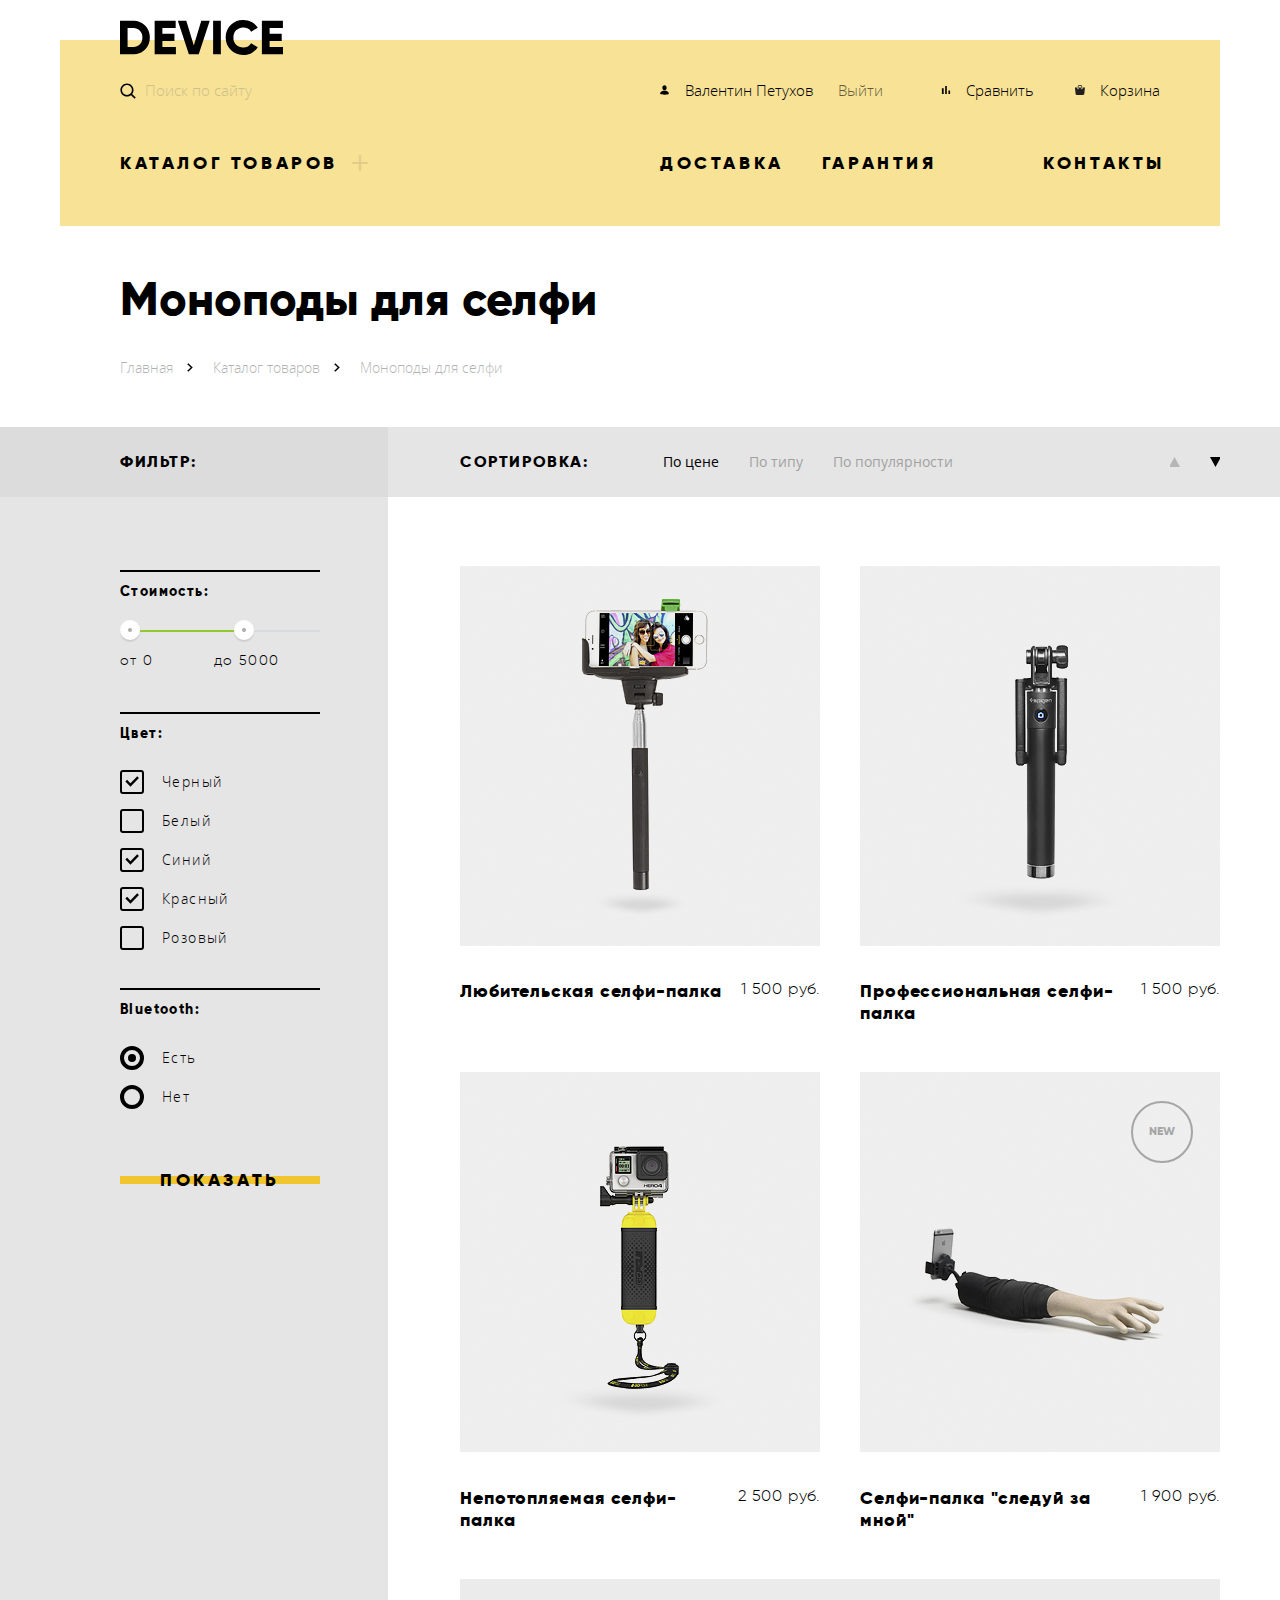
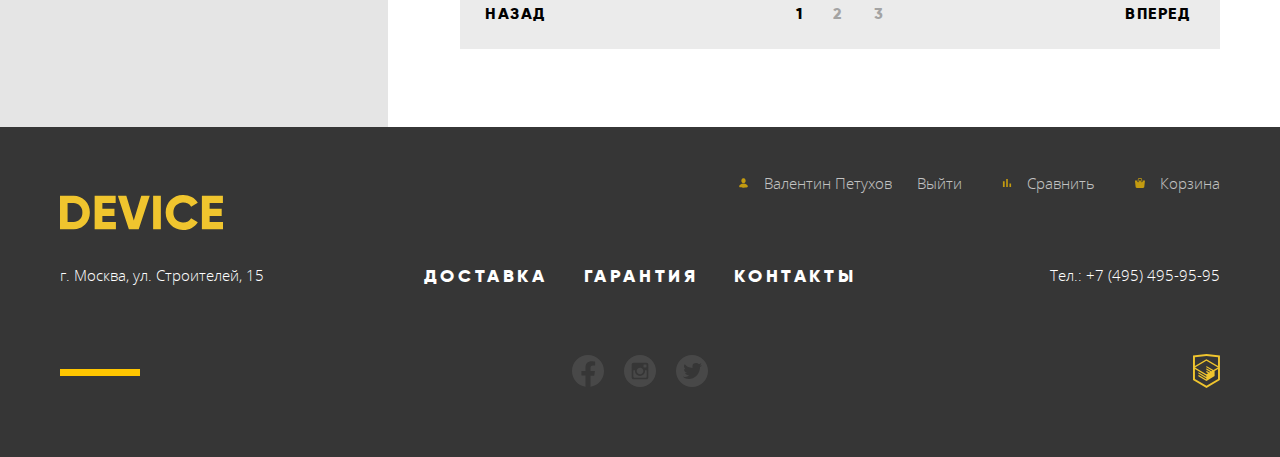
==== commit b11294cf: "all #3" ====
--- a/catalog.html
+++ b/catalog.html
@@ -77,10 +77,10 @@
             </ul>
             <ul class="catalog-sort-buttons">
               <li class="sort-button-item">
-                <button href="#"></button>
+                <button aria-label="Сортировка по возрастанию"><span class="visually-hidden">По возрастанию<</span></button>
               </li>
               <li class="sort-button-item current">
-                <button href="#"></button>
+                <button aria-label="Сортировка по убыванию"><span class="visually-hidden">По убыванию</span></button>
               </li>
             </ul>
          </div>
@@ -149,17 +149,17 @@
                   Нет
                   </label>
               </fieldset>
-              <button href="#" class="button" type="submit">Показать</button>
+              <button class="button" type="submit">Показать</button>
             </form>
           </aside>
           <section class="catalog-products">
-            <h2 class="visually-hidden"> Список моноподов для селфи</h2>
+            <h2 class="visually-hidden">Каталог продуктов</h2>
             <ul class="products-list">
               <li class="product-item">
                 <div class="product-image">
                   <img src="img/item-1.png" width="360" height="380" alt="Любительская селфи-палка">
                   <div class="product-menu">
-                    <button href="#" class="button" aria-label="Добавить товар Любительская селфи-палка в корзину">В корзину</button>
+                    <a class="button" aria-label="Добавить товар Любительская селфи-палка в корзину">В корзину</a>
                     <a href="#" class="compare-add">Добавить к сравнению</a>
                   </div>
                 </div>
@@ -172,7 +172,7 @@
                 <div class="product-image">
                   <img src="img/item-2.png" width="360" height="380" alt="Профессиональная селфи-палка">
                   <div class="product-menu">
-                    <button href="#" class="button" aria-label="Добавить товар Профессиональная селфи-палка в корзину">В корзину</button>
+                    <a class="button" aria-label="Добавить товар Профессиональная селфи-палка в корзину">В корзину</a>
                     <a href="#" class="compare-add">Добавить к сравнению</a>
                   </div>
                 </div>
@@ -185,7 +185,7 @@
                 <div class="product-image">
                   <img src="img/item-3.png" width="360" height="380" alt="Непотопляемая селфи-палка">
                   <div class="product-menu">
-                    <button href="#" class="button" aria-label="Добавить продукт Непотопляемая селфи-палка в корзину">В корзину</button>
+                    <a class="button" aria-label="Добавить продукт Непотопляемая селфи-палка в корзину">В корзину</a>
                     <a href="#" class="compare-add">Добавить к сравнению</a>
                   </div>
                 </div>
@@ -198,7 +198,7 @@
                 <div class="product-image new">
                   <img src="img/item-4.png" width="360" height="380" alt="Селфи-палка - следуй за мной">
                   <div class="product-menu">
-                    <button href="#" aria-label="Добавить продукт Селфи-палка - следуй за мной в корзину" class="button">В корзину</button>
+                    <a aria-label="Добавить продукт Селфи-палка - следуй за мной в корзину" class="button">В корзину</a>
                     <a href="#" class="compare-add">Добавить к сравнению</a>
                   </div>
                 </div>
--- a/css/main.css
+++ b/css/main.css
@@ -43,7 +43,7 @@
 
 @font-face {
   font-family: "Gilroy";
-  font-weight: 800;
+  font-weight: 700;
   font-style: normal;
   src:
       url("../fonts/gilroyextrabold.woff2") format("woff2"),
@@ -72,14 +72,12 @@
   background-color: var(--basic-white);
 }
 
-/*  СТИЛИЗАЦИЯ ВСЕХ ОДНОТИПНЫХ ССЫЛОК */
-
 .button {
   position: relative;
   border: none;
   font-family: "Gilroy", Arial, sans-serif;
   font-style: normal;
-  font-weight: 800;
+  font-weight: 700;
   font-size: 18px;
   line-height: 22px;
   letter-spacing: 0.2em;
@@ -88,6 +86,10 @@
   background-color: transparent;
   z-index: 1;
   cursor: pointer;
+  height: 40px;
+  display: flex;
+  align-items: center;
+  justify-content: center;
 }
 
 .button::before {
@@ -104,7 +106,13 @@
   z-index: -1;
 }
 
-/*  СТИЛИЗАЦИЯ ВСЕХ ЗАГОЛОВКОВ  */
+.button:not(.current):hover {
+  background-color: var(--special-yellow-dark);
+}
+
+.button:active {
+ color: rgba(0, 0, 0, 0.3)
+}
 
 .page-body h3, h2 {
   font-family: "Gilroy", Arial, sans-serif;
@@ -114,8 +122,6 @@
   line-height: 58px;
   color: var(--basic-black);
 }
-
-/*  СКРЫТИЕ ЭЛЕМЕНТА */
 
 .visually-hidden {
   position: absolute;
@@ -230,8 +236,6 @@
   opacity: 1;
   border-color: var(--basic-black);
 }
-
-/*  что-бы появлялась скрытая кнопка в форме поиска которая по умолчанию скрыта, но ломается навигация с клавиатуры на всем сайте */
 
 .search:focus > .search-button {
   visibility: visible;
@@ -257,7 +261,6 @@
 .search-button:hover {
   color: var(--basic-white);
   background-color: var(--basic-black);
-
 }
 
 .search-button:active {
@@ -436,8 +439,19 @@
 
 .slider-header {
   display: flex;
-  justify-content: space-between;
+  justify-content: flex-end;
   margin-bottom: -110px;
+  position: relative;
+}
+
+.slider-header::before {
+  content: "";
+  width: 100px;
+  height: 7px;
+  background-color: var(--basic-white);
+  position: absolute;
+  top: 50px;
+  left: 0;
 }
 
 .slider-image {
@@ -468,7 +482,7 @@
   font-size: 179px;
   line-height: 219px;
   float: right;
-  margin-right: 50px; /* отступ на макете 60px, из-за особенностей шрифта сделал 50px */
+  margin-right: 50px;
   text-transform: uppercase;
   color: var(--basic-white);
 }
@@ -480,7 +494,7 @@
   grid-template-columns: auto;
   grid-template-rows: min-content min-content;
   justify-content: flex-start;
-  column-gap: 46px; /* в разных слайдах есть разное кол-во элементо в списке опредление, и, разные расстояния между ними, почему-то */
+  column-gap: 46px;
   margin-top: 60px;
   letter-spacing: 0.1em;
 }
@@ -690,6 +704,10 @@
   background-color: var(--basic-black);
 }
 
+.current .button::before {
+  display: none;
+}
+
 .services-list::before {
   position: absolute;
   content: "";
@@ -757,11 +775,11 @@
 
 /* ИНФОРМАЦИОННЫЕ БЛОКИ */
 
-.index-columns p, h2 {
-  margin: 0;
-  padding: 0;
-}
-.index-columns .about-head {
+.index-columns h2 {
+  margin: 0;
+  padding: 0;
+  margin-bottom: 50px;
+  margin-top: 50px;
   letter-spacing: 0.2em;
 }
 
@@ -775,9 +793,17 @@
 .index-columns .button {
   width: 260px;
   text-align: center;
-}
-
-.about-head::before {
+  margin-top: auto;
+}
+
+.index-columns p {
+  margin: 0;
+  padding: 0;
+  margin-bottom: 40px;
+  max-width: 475px;
+}
+
+.index-columns h2::before {
   width: 80px;
   height: 7px;
   background-color: var(--basic-black);
@@ -806,13 +832,13 @@
   margin: 0;
   font-family: "Gilroy", Arial, sans-serif;
   font-style: normal;
-  font-weight: 800;
+  font-weight: 700;
   font-size: 16px;
   line-height: 28px;
   color: var(--basic-black);
   background-color: transparent;
-  margin-top: 60px;
-  margin-bottom: 84px;
+  margin-top: 20px;
+  margin-bottom: 75px;
   padding-left: 10px;
   list-style-type: circle;
 }
@@ -823,24 +849,6 @@
 
 .about-list li:not(:last-child) {
   margin-bottom: 15px;
-}
-
-.about .about-head {
-  margin-top: 60px;
-}
-
-.about .paragraph-1 {
-  margin-top: 40px;
-  max-width: 475px;
-}
-
-.about .paragraph-2 {
-  margin-top: 40px;
-  max-width: 475px;
-}
-
-.about .button {
-  margin-top: auto;
 }
 
 .contacts {
@@ -857,21 +865,8 @@
   position: relative;
 }
 
-.contacts .about-head {
-  margin-top: 60px;
-}
-
-.contacts .paragraph-1 {
-  margin-top: 40px;
-}
-
-.contacts .map {
-  margin-top: 40px;
-  margin-bottom: 84px;
-}
-
-.contacts .button {
-  margin-top: auto;
+.map {
+  margin-bottom: 75px;
 }
 
 /************************************/
@@ -1027,7 +1022,7 @@
   list-style: none;
   font-family: "Gilroy", Arial, sans-serif;
   font-style: normal;
-  font-weight: 800;
+  font-weight: 700;
   font-size: 18px;
   line-height: 22px;
   letter-spacing: 0.2em;
@@ -1073,16 +1068,14 @@
   min-height: 186px;
 }
 
-.page-catalog {}
-
 .page-catalog h1 {
   margin: 0;
   padding: 0;
   margin-top: 44px;
   margin-left: 60px;
-  font-family: Gilroy;
-  font-style: normal;
-  font-weight: 800;
+  font-family: "Gilroy", Arial, sans-serif;
+  font-style: normal;
+  font-weight: 700;
   font-size: 47px;
   line-height: 58px;
 }
@@ -1214,6 +1207,7 @@
   border: none;
   width: 10px;
   width: 10px;
+
 }
 
 .sort-button-item button::before {
@@ -1227,7 +1221,7 @@
   width: 10px;
   height: 10px;
   cursor: pointer;
-  background-image: url(../img/button-sort.svg);
+  background-image: url("../img/button-sort.svg");
 }
 
 .sort-button-item:first-child button::before  { transform: rotate(180deg); }
@@ -1295,9 +1289,9 @@
 }
 
 .product-image.new::before {
-  font-family: Gilroy;
-  font-style: normal;
-  font-weight: 800;
+  font-family: "Gilroy", Arial, sans-serif;
+  font-style: normal;
+  font-weight: 700;
   font-size: 12px;
   color: var(--basic-black);
   text-transform: uppercase;
@@ -1344,12 +1338,11 @@
   color: var(--basic-black);
 }
 
-.product-image:hover {
+.product-image:hover img {
   opacity: 0.7;
-
-}
-
-.product-image:hover .product-menu{
+}
+
+.product-image:hover .product-menu {
   visibility: visible;
 }
 
@@ -1360,7 +1353,6 @@
   align-items: center;
   position: absolute;
   top: 50%;
-  bottom: 0;
   left: 0;
   right: 0;
 }
@@ -1372,18 +1364,27 @@
 
 .compare-add {
   margin-top: 22px;
-  font-family: Open Sans;
+  font-family: "Open Sans", Arial, sans-serif;
   font-style: normal;
   font-weight: 300;
   font-size: 13px;
   line-height: 18px;
   letter-spacing: 0.1em;
+  opacity: 0.3;
+}
+
+.compare-add:hover {
+  opacity: 1.0;
+}
+
+.compare-add:active {
+  opacity: 0.2;
 }
 
 .pagination {
   font-family: "Gilroy", Arial, sans-serif;
   font-style: normal;
-  font-weight: 800;
+  font-weight: 700;
   font-size: 16px;
   line-height: 20px;
   letter-spacing: 0.1em;
@@ -1448,7 +1449,6 @@
   min-height: 100%;
   display: grid;
   grid-template-rows: min-content 1fr min-content;
-  /*  шапка занимает высоту по своему контенту, как и подвал, а контентная часть занимает всё возможное пространство. */
   align-content: start;
   margin-top: 40px;
 }
@@ -1461,7 +1461,7 @@
   margin: 0;
   padding: 0;
   border: none;
-  font-family: Gilroy;
+  font-family: "Gilroy", Arial, sans-serif;
   font-style: normal;
   font-weight: 700;
   font-size: 14px;
@@ -1498,18 +1498,13 @@
   border-radius: 5px;
 }
 
-.range-controls .scale {
-  height: 2px;
-  background: #d7dcde;
-}
-
-.range-controls .bar {
+.bar {
   width: 70%;
   height: 2px;
   background: #91C92F;
 }
 
-.range-controls .toggle {
+.toggle {
   position: absolute;
   top: 0;
   left: 0;
@@ -1523,19 +1518,24 @@
   cursor: pointer;
 }
 
-.range-controls .toggle-min {
+.toggle-min {
   left: 0;
 }
 
-.range-controls .toggle-max {
+.toggle-max {
   left: 160px;
+}
+
+.scale {
+  height: 2px;
+  background: #d7dcde;
 }
 
 .toogle-min-count,
 .toogle-max-count {
   position: relative;
   margin-top: 20px;
-  font-family: Gilroy;
+  font-family: "Gilroy", Arial, sans-serif;
   font-style: normal;
   font-weight: 300;
   font-size: 14px;
@@ -1544,6 +1544,7 @@
 
 .toogle-counts {
   display: flex;
+  text-transform: lowercase;
 }
 
 .option {
@@ -1558,7 +1559,7 @@
 .check {
   padding-left: 42px;
   word-break: break-all;
-  font-family: Open Sans;
+  font-family: "Open Sans", Arial, sans-serif;
   font-style: normal;
   font-weight: 300;
   font-size: 14px;
@@ -1582,7 +1583,7 @@
 /* выбранный */
 
 .check-input:checked + .check-box {
-  background-image: url(../img/check.svg);
+  background-image: url("../img/check.svg");
   background-repeat: no-repeat;
   background-position: center;
 }
@@ -1664,9 +1665,9 @@
   box-shadow: 0px 10px 16px rgba(0, 0, 0, 0.15);
   display: flex;
   flex-direction: column;
-  font-family: Gilroy;
-  font-style: normal;
-  font-weight: 800;
+  font-family: "Gilroy", Arial, sans-serif;
+  font-style: normal;
+  font-weight: 700;
   font-size: 18px;
   line-height: 22px;
 }
@@ -1695,7 +1696,7 @@
 .modal-form-name input,
 .modal-form-email input,
 .modal-form-text textarea {
-  font-family: Open Sans;
+  font-family: "Open Sans", Arial, sans-serif;
   font-style: normal;
   font-weight: normal;
   font-size: 14px;
@@ -1720,7 +1721,7 @@
 .modal-form-text textarea:active {
   background-color: transparent;
   outline: none;
-  border: 2px solid #F7E296;
+  border: 2px solid var(--special-yellow-light);
 }
 
 .modal-form-name input:focus,
@@ -1728,7 +1729,7 @@
 .modal-form-text textarea:focus{
   background-color: transparent;
   outline: none;
-  border: 2px solid #F7E296;
+  border: 2px solid var(--special-yellow-light);
 }
 
 .modal-form-name input,
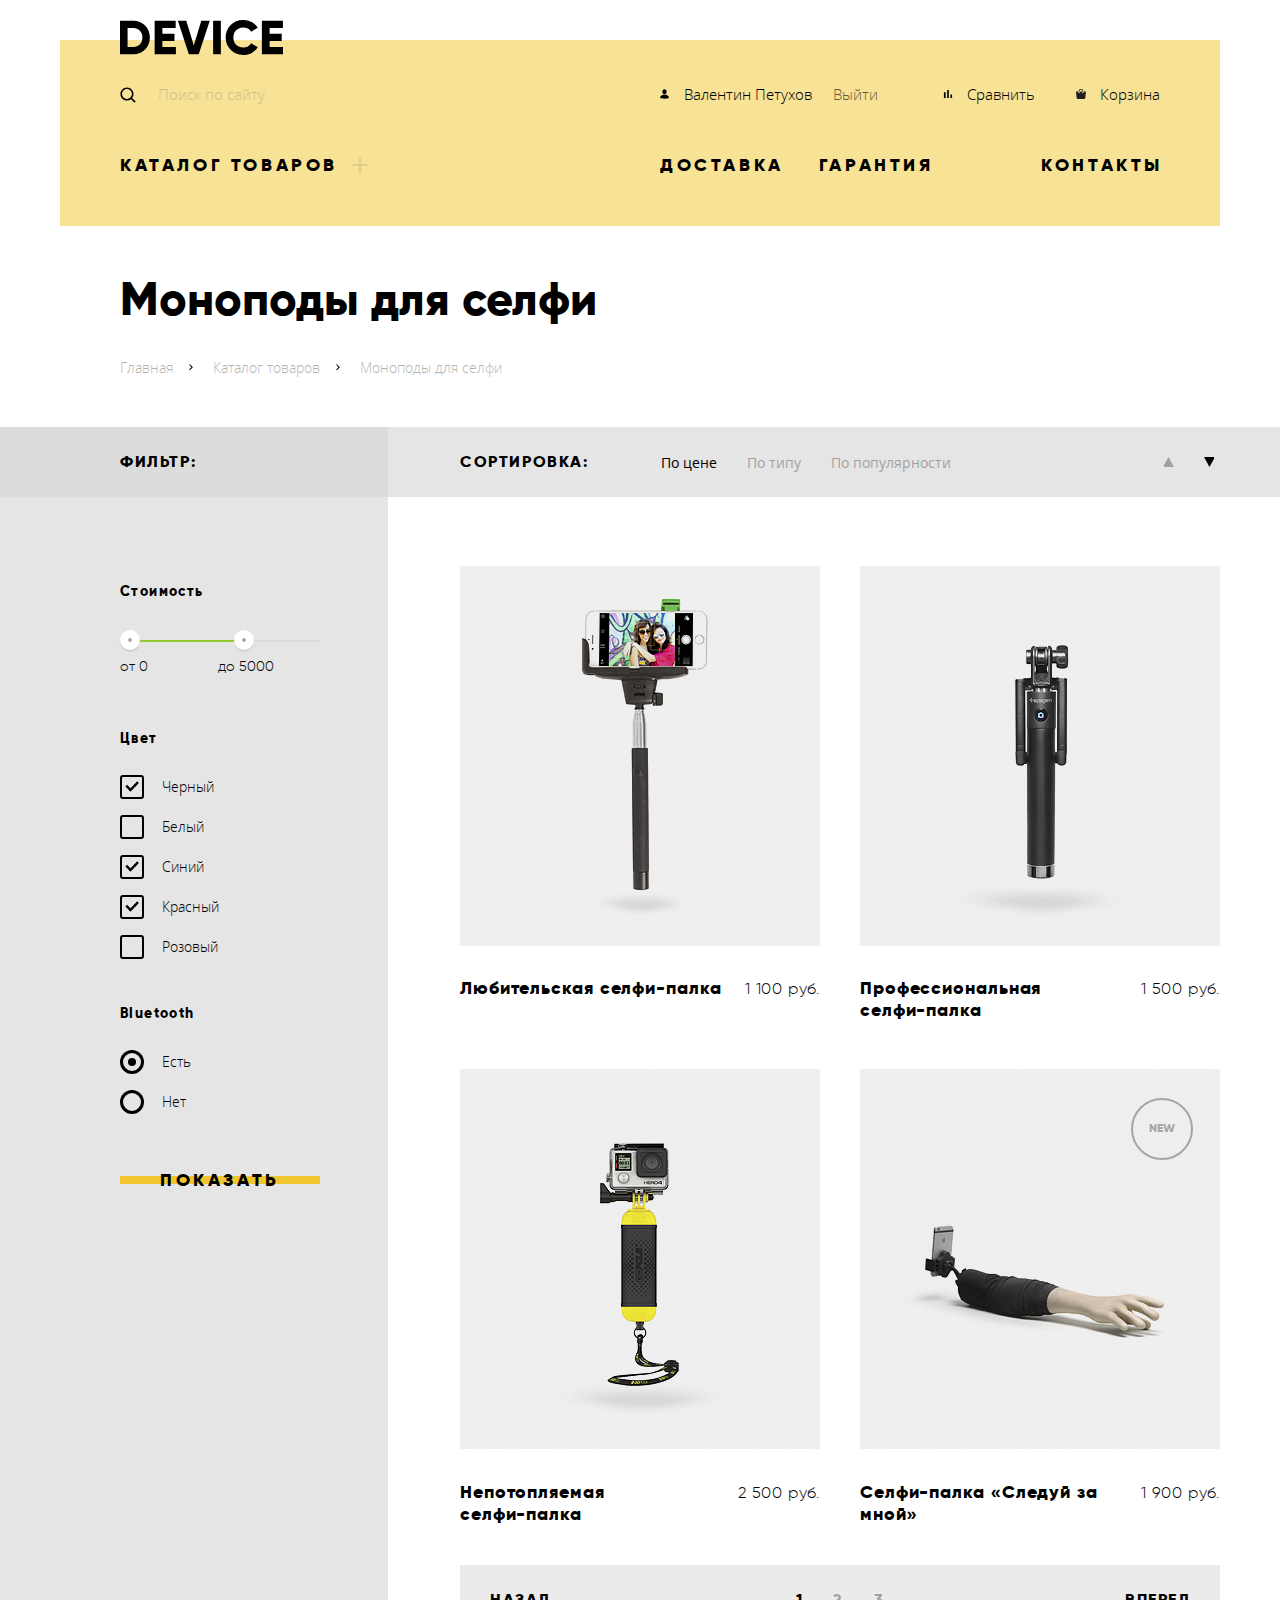
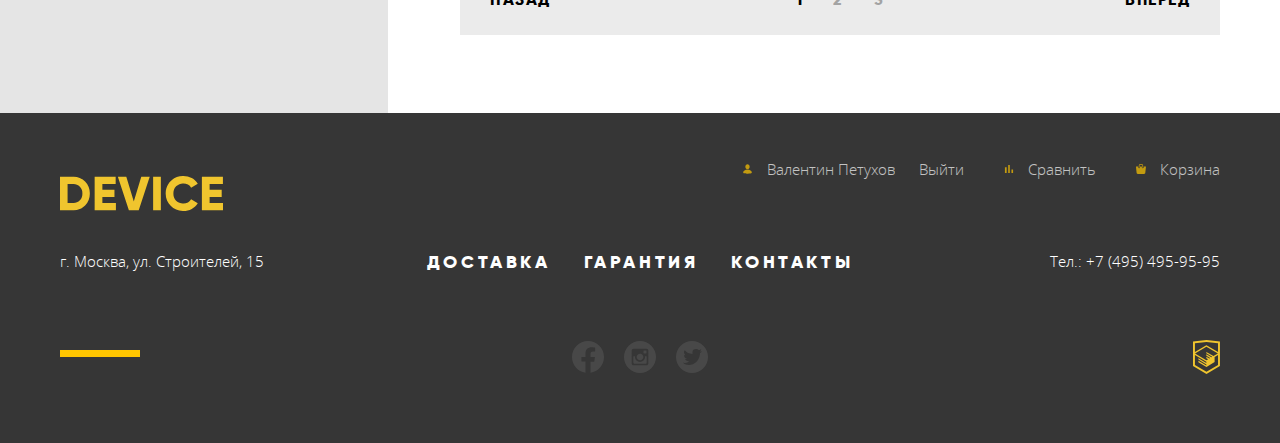
==== commit 27a4de9e: "decorative elements" ====
--- a/catalog.html
+++ b/catalog.html
@@ -70,28 +70,20 @@
           </div>
           <div class="catalog-sort-header">
             <h2>Сортировка:</h2>
-            <ul class="catalog-sort-list">
-              <li class="sort-item current"><a href="#">По цене</a></li>
-              <li class="sort-item"><a href="#">По типу</a></li>
-              <li class="sort-item"><a href="#">По популярности</a></li>
-            </ul>
-            <ul class="catalog-sort-buttons">
-              <li class="sort-button-item">
-                <button aria-label="Сортировка по возрастанию"><span class="visually-hidden">По возрастанию<</span></button>
-              </li>
-              <li class="sort-button-item current">
-                <button aria-label="Сортировка по убыванию"><span class="visually-hidden">По убыванию</span></button>
-              </li>
-            </ul>
+            <a class="button-sort button-sort-current" href="#">По цене</a>
+            <a class="button-sort" href="#">По типу</a>
+            <a class="button-sort" href="#">По популярности</a>
+            <a class="button-sort button-sort-up" href="#"><span class="visually-hidden">1</span></a>
+            <a class="button-sort button-sort-down button-sort-current" href="#"><span class="visually-hidden">1</span></a>
          </div>
         </div>
       </div>
       <div class="catalog-wrapper">
         <div class="container">
           <aside class="search-filter">
-            <form class="search-form" method="get" action="https://echo.htmlacademy.ru/">
+            <form class="search-form" method="post" action="https://echo.htmlacademy.ru/">
               <fieldset class="filter-item">
-                <legend>Стоимость:</legend>
+                <legend>Стоимость</legend>
                 <div class="range-filter">
                   <div class="range-controls">
                     <div class="scale">
@@ -103,52 +95,54 @@
                     </div>
                     <div class="toogle-counts">
                       <div class="toogle-min-count" style="margin-left: 0">от 0</div>
-                      <div class="toogle-max-count" style="margin-left: 30%">до 5000</div>
+                      <div class="toogle-max-count" style="margin-left: 35%">до 5000</div>
                     </div>
                   </div>
                 </div>
               </fieldset>
               <fieldset class="filter-item">
-                <legend>Цвет:</legend>
-                <label class="check option">
-                  <input type="checkbox" class="check-input visually-hidden" checked>
+                <legend>Цвет</legend>
+                <label class="check option">
+                  <input name="color" type="checkbox" class="check-input visually-hidden" value="black" checked>
                   <span class="check-box"></span>
                   Черный
                 </label>
                 <label class="check option">
-                  <input type="checkbox" class="check-input visually-hidden">
+                  <input name="color" type="checkbox" class="check-input visually-hidden" value="white">
                   <span class="check-box"></span>
                   Белый
                 </label>
                 <label class="check option">
-                  <input type="checkbox" class="check-input visually-hidden" checked>
+                  <input name="color" type="checkbox" class="check-input visually-hidden" value="blue" checked>
                   <span class="check-box"></span>
                   Синий
                 </label>
                 <label class="check option">
-                  <input type="checkbox" class="check-input visually-hidden" checked>
+                  <input name="color" type="checkbox" class="check-input visually-hidden" value="red" checked>
                   <span class="check-box"></span>
                   Красный
                 </label>
                 <label class="check option">
-                  <input type="checkbox" class="check-input visually-hidden">
+                  <input name="color" type="checkbox" class="check-input visually-hidden" value="pink">
                   <span class="check-box"></span>
                   Pозовый
                 </label>
               </fieldset>
+
               <fieldset class="filter-item">
-                <legend>Bluetooth:</legend>
-                <label class="check option">
-                  <input type="radio" class="check-radio-input visually-hidden" checked>
+                <legend>Bluetooth</legend>
+                <label class="check option">
+                  <input name="bluetooth" type="radio" class="check-input-radio visually-hidden" value="true" checked>
                   <span class="check-box"></span>
                   Есть
                 </label>
                 <label class="check option">
-                  <input type="radio" class="check-radio-input visually-hidden">
-                  <span class="check-box"></span>
+                  <input name="bluetooth" type="radio" class="check-input-radio visually-hidden" value="false">
+                  <span class="check-box check-radio"></span>
                   Нет
-                  </label>
+                </label>
               </fieldset>
+
               <button class="button" type="submit">Показать</button>
             </form>
           </aside>
@@ -165,7 +159,7 @@
                 </div>
                 <div class="product-info">
                   <a href="#">Любительская селфи-палка</a>
-                  <span>1 500 руб.</span>
+                  <span>1 100 руб.</span>
                 </div>
               </li>
               <li class="products-item">
@@ -177,7 +171,7 @@
                   </div>
                 </div>
                 <div class="product-info">
-                  <a href="#">Профессиональная селфи-палка</a>
+                  <a href="#">Профессиональная<br>селфи-палка</a>
                   <span>1 500 руб.</span>
                 </div>
               </li>
@@ -190,7 +184,7 @@
                   </div>
                 </div>
                 <div class="product-info">
-                  <a href="#">Непотопляемая селфи-палка</a>
+                  <a href="#">Непотопляемая<br>селфи-палка</a>
                   <span>2 500 руб.</span>
                 </div>
               </li>
@@ -203,7 +197,7 @@
                   </div>
                 </div>
                 <div class="product-info">
-                  <a href="#">Селфи-палка "следуй за мной"</a>
+                  <a href="#">Селфи-палка «Следуй за мной»</a>
                   <span>1 900 руб.</span>
                 </div>
               </li>
--- a/css/main.css
+++ b/css/main.css
@@ -106,7 +106,7 @@
   z-index: -1;
 }
 
-.button:not(.current):hover {
+.button:hover {
   background-color: var(--special-yellow-dark);
 }
 
@@ -117,7 +117,7 @@
 .page-body h3, h2 {
   font-family: "Gilroy", Arial, sans-serif;
   font-style: normal;
-  font-weight: 800;
+  font-weight: 700;
   font-size: 47px;
   line-height: 58px;
   color: var(--basic-black);
@@ -180,7 +180,7 @@
 .header-top {
   display: flex;
   align-items: baseline;
-  margin-top: 26px;
+  margin-top: 30px;
   margin-left: 60px;
   margin-right: 60px;
 }
@@ -222,7 +222,7 @@
   background-color: transparent;
   opacity: 0.3;
   border-bottom: 2px solid transparent;
-  padding-left: 25px;
+  padding-left: 38px;
 }
 
 .search:hover {
@@ -296,7 +296,7 @@
   padding: 0;
   list-style: none;
   display: flex;
-  margin-top: 36px;
+  margin-top: 34px;
   margin-left: 60px;
   margin-right: 60px;
 }
@@ -365,23 +365,21 @@
 }
 
 .site-navigation li:nth-last-child(2) {
-  margin-left: 38px;
+  margin-left: 35px;
   margin-right: auto;
 }
 
 .site-navigation li:last-child {
-  margin-right: -5px;
-}
-
-.catalog-list {
-  margin: 0;
-  padding: 0;
-  list-style: none;
+  margin-right: -3px;
 }
 
 .catalog-link {
   padding-right: 30px;
   position: relative;
+}
+
+.catalog-link:focus-within + .catalog-submenu {
+  visibility: visible;
 }
 
 .catalog-link:hover + .catalog-submenu {
@@ -406,6 +404,7 @@
 
 .header-logout {
   opacity: 0.6;
+  margin-left: -3px;
 }
 
 .entry-header a::before {
@@ -424,38 +423,71 @@
 /*              СЛАЙДЕРЫ            */
 /************************************/
 
-.slider {
-  display: grid;
+.sliders-list {
+  padding: 0;
+  margin: 0;
+  list-style: none;
+}
+
+.slider-item {
+  display: none;
   grid-template-columns: 1fr 1fr;
   position: relative;
   bottom: 147px;
   column-gap: 40px;
 }
 
+.selfie-stick {
+  position: absolute;
+  left: 90px;
+  top: 18px;
+}
+
+.fitness-bracelet {
+  position: absolute;
+  left: 116px;
+  top: 44px;
+}
+
+.quadcopter {
+  position: absolute;
+  left: 30px;
+  top: 100px;
+}
+
+.current-slider {
+  display: grid;
+}
+
 .slider-wrapper {
   display: flex;
   flex-direction: column;
-}
-
-.slider-header {
-  display: flex;
-  justify-content: flex-end;
-  margin-bottom: -110px;
-  position: relative;
-}
-
-.slider-header::before {
+  position: relative;
+  margin-right: 60px;
+  margin-top: 111px;
+}
+
+.slider-wrapper p {
+  margin: 0;
+  padding: 0;
+  margin-top: 25px;
+  font-family: "Open Sans", Arial, sans-serif;
+  font-style: normal;
+  font-weight: 300;
+  font-size: 15px;
+  line-height: 20px;
+  color: var(--basic-black);
+  letter-spacing: 0;
+}
+
+.slider-wrapper:before {
   content: "";
   width: 100px;
   height: 7px;
   background-color: var(--basic-white);
   position: absolute;
-  top: 50px;
+  top: -59px;
   left: 0;
-}
-
-.slider-image {
-  margin: auto;
 }
 
 .slider h3 {
@@ -466,13 +498,8 @@
   font-weight: 700;
   font-size: 47px;
   line-height: 58px;
-}
-
-.rectangle-slider {
-  width: 100px;
-  height: 7px;
-  background-color: var(--basic-white);
-  margin-top: 50px;
+  position: relative;
+  z-index: 2;
 }
 
 .number-slider {
@@ -481,10 +508,12 @@
   font-weight: 700;
   font-size: 179px;
   line-height: 219px;
-  float: right;
-  margin-right: 50px;
   text-transform: uppercase;
   color: var(--basic-white);
+  position: absolute;
+  top: -110px;
+  right: -12px;
+  z-index: 1;
 }
 
 .definition-list {
@@ -494,8 +523,8 @@
   grid-template-columns: auto;
   grid-template-rows: min-content min-content;
   justify-content: flex-start;
-  column-gap: 46px;
-  margin-top: 60px;
+  column-gap: 62px;
+  margin-top: 49px;
   letter-spacing: 0.1em;
 }
 
@@ -522,22 +551,10 @@
   color: var(--basic-black);
 }
 
-.slider p {
-  margin: 0;
-  padding: 0;
-  font-family: "Open Sans", Arial, sans-serif;
-  font-style: normal;
-  font-weight: 300;
-  font-size: 15px;
-  line-height: 20px;
-  color: var(--basic-black);
-  margin-top: 30px;
-}
-
 .slider-control {
   display: flex;
   justify-content: space-between;
-  margin-top: 60px;
+  margin-top: 52px;
 }
 
 .slider-control .button {
@@ -551,11 +568,38 @@
   margin: 0;
   padding: 0;
   list-style: none;
-  margin-right: 88px;
+  margin-right: 28px;
 }
 
 .slider-navigation li:not(:last-child) {
   margin-right: 18px;
+}
+
+.slider-navigation button {
+  padding: 0;
+  margin: 0;
+  border: none;
+  outline: none;
+  width: 12px;
+  height: 12px;
+  border: 1px solid var(--basic-black);
+  border-radius: 100%;
+  background-color: transparent;
+  cursor: pointer;
+  position: relative;
+}
+
+.slider-navigation .slider-button-active::before {
+  content: "";
+  width: 5px;
+  height: 5px;
+  border: solid 1px var(--basic-black);
+  border-radius: 100%;
+  position: absolute;
+  top: 50%;
+  left: 50%;
+  transform: translate(-50%, -50%);
+  cursor: pointer;
 }
 
 /************************************/
@@ -593,15 +637,12 @@
   margin: 0 auto;
 }
 
-.container a {
-  color: var(--basic-black);
-}
 
 /*	ОСНОВНОЙ КАТАЛОГ */
 
 .catalog {
   position: relative;
-  top: -35px;
+  top: -31px;
   font-family: "Gilroy", Arial, sans-serif;
   font-style: normal;
   font-weight: 700;
@@ -612,6 +653,10 @@
   margin-bottom: 164px;
 }
 
+.catalog a {
+  color: var(--basic-black);
+}
+
 .catalog-list {
   margin: 0;
   padding: 0;
@@ -619,6 +664,10 @@
   display: grid;
   grid-template-columns: 1fr 1fr 1fr 1fr 1fr 1fr;
   column-gap: 40px;
+}
+
+.catalog-item:nth-child(4) span {
+  letter-spacing: 0;
 }
 
 .catalog-image {
@@ -663,6 +712,7 @@
 .services p, h3 {
   bottom: 0;
   margin: 0;
+  padding-top: 2px;
 }
 
 .service-header {
@@ -674,6 +724,7 @@
   font-size: 47px;
   line-height: 58px;
   letter-spacing: 0.2em;
+  margin-bottom: 40px;
 }
 
 .service-wrapper {
@@ -687,7 +738,7 @@
   margin: 0;
   padding: 0;
   list-style: none;
-  width: 277px;
+  min-width: 277px;
   display: flex;
   flex-direction: column;
   justify-content: flex-end;
@@ -697,15 +748,23 @@
 }
 
 .services-list li:not(:first-child) {
-  margin-top: 20px;
-}
-
-.services-list .current {
+  margin-top: 22px;
+}
+
+.current-item {
   background-color: var(--basic-black);
 }
 
-.current .button::before {
+.current-item .button {
+  color: #F7E296;
+}
+
+.current-item .button::before {
   display: none;
+}
+
+.current-item .button:hover {
+  background-color: transparent;
 }
 
 .services-list::before {
@@ -721,28 +780,60 @@
 .services-item .button {
   height: 40px;
   width: 160px;
-  text-align: center;
-}
-
-.current .button {
-  color: var(--special-yellow);
 }
 
 .services-content {
-  display: flex;
+  display: none;
   justify-content: space-between;
   flex-grow: 1;
+  position: relative;
   margin-left: 123px;
 }
 
+.services-delivery::after {
+  content: "";
+  background-image: url("../img/delivery-logo.svg");
+  background-repeat: no-repeat;
+  width: 260px;
+  height: 320px;
+  position: absolute;
+  right: -122px;
+  top: 5px;
+}
+
+.service-guarantee::after {
+  content: "";
+  background-image: url("../img/guarantee-logo.svg");
+  background-repeat: no-repeat;
+  width: 260px;
+  height: 320px;
+  position: absolute;
+  right: -105px;
+  top: -15px;
+}
+
+.service-credit::after {
+  content: "";
+  background-image: url("../img/credit-logo.svg");
+  background-repeat: no-repeat;
+  width: 156px;
+  height: 188px;
+  position: absolute;
+  right: 8px;
+  top: -20px;
+}
+
+.service-content-current {
+  display: flex;
+}
+
 .services-text {
   display: flex;
   flex-direction: column;
-  width: 540px;
 }
 
 .services-text p {
-  margin-top: 40px;
+  line-height: 30px;
 }
 
 /* БЛОК ПРОИЗВОДИТЕЛЕЙ */
@@ -778,8 +869,8 @@
 .index-columns h2 {
   margin: 0;
   padding: 0;
-  margin-bottom: 50px;
-  margin-top: 50px;
+  margin-bottom: 37px;
+  margin-top: 64px;
   letter-spacing: 0.2em;
 }
 
@@ -787,7 +878,7 @@
   display: grid;
   grid-template-columns: 1fr 1fr;
   column-gap: 40px;
-  margin-bottom: 86px;
+  margin-bottom: 75px;
 }
 
 .index-columns .button {
@@ -800,7 +891,7 @@
   margin: 0;
   padding: 0;
   margin-bottom: 40px;
-  max-width: 475px;
+  width: 100%;
 }
 
 .index-columns h2::before {
@@ -809,7 +900,7 @@
   background-color: var(--basic-black);
   position: absolute;
   content: "";
-  top: 0;
+  top: 4px;
   left: 0;
 }
 
@@ -838,13 +929,27 @@
   color: var(--basic-black);
   background-color: transparent;
   margin-top: 20px;
-  margin-bottom: 75px;
-  padding-left: 10px;
-  list-style-type: circle;
+  margin-bottom: 70px;
+  padding-left: 20px;
 }
 
 .about-list li {
-  padding-left: 24px;
+  padding-left: 12px;
+  position: relative;
+}
+
+.about-list li::before {
+  content: "";
+  width: 8px;
+  height: 8px;
+  box-sizing: border-box;
+  border: 2px solid #E5E5E5;
+  border-radius: 100%;
+  background-repeat: no-repeat;
+  position: absolute;
+  top: 50%;
+  left: -20px;
+  transform: translateY(-50%);
 }
 
 .about-list li:not(:last-child) {
@@ -866,7 +971,7 @@
 }
 
 .map {
-  margin-bottom: 75px;
+  margin-bottom: 70px;
 }
 
 /************************************/
@@ -894,7 +999,7 @@
 
 .footer-logo {
   position: absolute;
-  top: 22px;
+  top: 17px;
 }
 
 .footer-middle {
@@ -952,6 +1057,7 @@
   width: 80px;
   height: 7px;
   background-color: #FFC600;
+  margin-bottom: 10px;
 }
 
 .footer-social-list {
@@ -989,7 +1095,7 @@
 }
 
 .user-item a {
-  padding-left: 25px;
+  padding-left: 24px;
 }
 
 .user-item a::before {
@@ -1032,7 +1138,7 @@
 }
 
 .footer-site-navigation li:not(:last-child) {
-  margin-right: 36px;
+  margin-right: 33px;
 }
 
 .footer-address,
@@ -1080,6 +1186,10 @@
   line-height: 58px;
 }
 
+.page-catalog a {
+  color: var(--basic-black);
+}
+
 .crumbs {
   margin-top: 30px;
   margin-bottom: 50px;
@@ -1121,7 +1231,7 @@
 .crumbs-item:not(:last-child)::after {
   background: url("../img/crumbs.svg");
   background-repeat: no-repeat;
-  background-size: 0.4em;
+  background-size: 0.3em;
   background-position: 100% 50%;
   width: 20px;
   height: 100%;
@@ -1158,17 +1268,14 @@
   background-color: #E5E5E5;
   display: flex;
   align-items: center;
+  position: relative;
+  height: 70px;
   flex-grow: 1;
-  position: relative;
-  height: 70px;
-}
-
-.catalog-sort-header li:not(:last-child) {
-  margin-right: 30px;
 }
 
 .catalog-sort-header h2 {
   margin-left: 72px;
+  margin-right: 72px;
 }
 
 .catalog-sort-header a {
@@ -1180,37 +1287,18 @@
   color: var(--basic-black);
 }
 
-.catalog-sort-list {
-  margin: 0;
-  padding: 0;
-  list-style: none;
-  display: flex;
-  margin-left: 74px;
-
-}
-
-.catalog-sort-buttons {
-  margin: 0;
-  padding: 0;
-  margin-left: auto;
-  list-style: none;
-  display: flex;
-}
-
-.sort-button-item {
-  position: relative;
-}
-
-.sort-button-item button {
+.button-sort-up,
+.button-sort-down {
   margin: 0;
   padding: 0;
   border: none;
   width: 10px;
   width: 10px;
-
-}
-
-.sort-button-item button::before {
+  position: relative;
+}
+
+.button-sort-up::before,
+.button-sort-down::before {
   content: "";
   position: absolute;
   top: 0;
@@ -1224,15 +1312,23 @@
   background-image: url("../img/button-sort.svg");
 }
 
-.sort-button-item:first-child button::before  { transform: rotate(180deg); }
-
-.catalog-sort-buttons li:not(.current)        { opacity: 0.2; }
-.catalog-sort-buttons li:hover                { opacity: 0.4; }
-.catalog-sort-buttons li:active               { opacity: 1.0; }
-
-.catalog-sort-list li:not(.current)           { opacity: 0.3; }
-.catalog-sort-list li:hover                   { opacity: 0.6; }
-.catalog-sort-list li:active                  { opacity: 1.0; }
+.button-sort-up::before  { transform: rotate(180deg); }
+
+.button-sort { opacity: 0.3; }
+.button-sort:not(:last-child) { margin-right: 30px; }
+
+.button-sort-up { margin-left: auto; }
+.button-sort-down {  margin-right: 6px; }
+
+.button-sort-current { opacity: 1; }
+
+.catalog-sort-header a:not(.button-sort-current)        { opacity: 0.2; }
+.catalog-sort-header a:hover                            { opacity: 0.4; }
+.catalog-sort-header a:active                           { opacity: 1.0; }
+
+.catalog-sort-header a:not(.button-sort-current)                    { opacity: 0.3; }
+.catalog-sort-header a:hover                            { opacity: 0.6; }
+.catalog-sort-header a:active                           { opacity: 1.0; }
 
 
 .page-catalog h2 {
@@ -1277,6 +1373,7 @@
 }
 
 .products-list li {
+  margin-bottom: 48px;
   width: 360px;
 }
 
@@ -1313,8 +1410,8 @@
 .product-info {
   display: flex;
   justify-content: space-between;
-  margin-top: 30px;
-  margin-bottom: 48px;
+  align-items: baseline;
+  margin-top: 27px;
 }
 
 .product-info a {
@@ -1352,7 +1449,8 @@
   flex-direction: column;
   align-items: center;
   position: absolute;
-  top: 50%;
+  margin-left: -4px;
+  top: 45%;
   left: 0;
   right: 0;
 }
@@ -1363,7 +1461,7 @@
 }
 
 .compare-add {
-  margin-top: 22px;
+  margin-top: 11px;
   font-family: "Open Sans", Arial, sans-serif;
   font-style: normal;
   font-weight: 300;
@@ -1396,6 +1494,7 @@
   display: flex;
   justify-content: space-between;
   align-items: center;
+  margin-top: -8px;
 }
 
 .pagination-list {
@@ -1429,6 +1528,10 @@
 .pagination-forward:active {
   background: #D9D9D9;
   opacity: 0.3;
+}
+
+.pagination-back a {
+  padding-left: 30px;
 }
 
 .pagination-list li:not(.current)         { opacity: 0.3; }
@@ -1469,32 +1572,32 @@
   letter-spacing: 0.1em;
   text-transform: capitalize;
   position: relative;
-  margin-bottom: 54px;
-}
-
-.filter-item::before {
+  margin-bottom: 49px;
+}
+
+/* .filter-item legend::after {
   position: absolute;
   background-color: var(--basic-black);
   content: "";
   left: 0;
-  top: -60px;
+  top: -62px;
   height: 2px;
   width: 100%;
-}
+} */
 
 .filter-item legend {
   margin-bottom: 30px;
+
 }
 
 .range-filter {
   width: 200px;
-  margin-top: -10px; /* костыль */
+  margin-top: 10px;
 }
 
 .range-controls {
   position: relative;
   height: 41px;
-  padding-top: 10px;
   border-radius: 5px;
 }
 
@@ -1506,18 +1609,22 @@
 
 .toggle {
   position: absolute;
-  top: 0;
+  top: -10px;
   left: 0;
   width: 4px;
   height: 4px;
   padding: 0;
-  border: 8px solid #ffffff;
+  border: 8px solid var(--basic-white);
   background-color: #ababab;
   border-radius: 50%;
   box-shadow: 0 2px 1px 0 #cfcfcf;
   cursor: pointer;
 }
 
+.toggle:active {
+  transform: scale(1.2);
+}
+
 .toggle-min {
   left: 0;
 }
@@ -1534,17 +1641,18 @@
 .toogle-min-count,
 .toogle-max-count {
   position: relative;
-  margin-top: 20px;
   font-family: "Gilroy", Arial, sans-serif;
   font-style: normal;
   font-weight: 300;
   font-size: 14px;
   line-height: 16px;
+  letter-spacing: 0;
 }
 
 .toogle-counts {
   display: flex;
   text-transform: lowercase;
+  margin-top: 16px;
 }
 
 .option {
@@ -1553,7 +1661,7 @@
 }
 
 .option:not(:last-child) {
-  margin-bottom: 20px;
+  margin-bottom: 21px;
 }
 
 .check {
@@ -1564,6 +1672,7 @@
   font-weight: 300;
   font-size: 14px;
   line-height: 19px;
+  letter-spacing: 0;
 }
 
 .check-input {
@@ -1580,55 +1689,49 @@
   border-radius: 3px;
 }
 
-/* выбранный */
-
 .check-input:checked + .check-box {
   background-image: url("../img/check.svg");
   background-repeat: no-repeat;
   background-position: center;
 }
 
-/* пустой наведение */
-
-.check-input:hover + .check-box {
+.check-input:hover + .check-box,
+.check-input:focus + .check-box {
   opacity: 0.6;
 }
 
-/* выбранный наведение */
-
-.check-input:checked:hover + .check-box {
+.check-input:checked:hover + .check-box,
+.check-input:checked:focus + .check-box {
   opacity: 0.6;
 }
 
-/* нажатие */
-
-.check-input:focus + .check-box {
-  opacity: 1;
-  outline: 1px solid blue;
-}
-
-/* нажатие выбранный*/
-
-.check-input:checked:focus + .check-box {
-  opacity: 1;
-}
-
-/* disabled */
-
-.check-input:disabled + .check-box {
-  opacity: 0.25;
-}
-
-.check-input:checked:disabled + .check-box {
-  opacity: 0.25;
-}
-
-.check-radio-input + .check-box {
-  border-width: 4px;
+.check-input:active + .check-box { opacity: 1;}
+.check-input:checked:active + .check-box { opacity: 1;}
+
+.check-input:disabled + .check-box { opacity: 0.25; }
+.check-input:checked:disabled + .check-box { opacity: 0.25; }}
+
+.check-box-radio {
+  box-sizing: border-box;
+  position: absolute;
+  width: 24px;
+  height: 24px;
+  margin-left: -42px;
+  border: 3px solid #000;
   border-radius: 100%;
 }
 
-.check-radio-input:checked + .check-box {
+.check-input-radio + span {
+  box-sizing: border-box;
+  position: absolute;
+  width: 24px;
+  height: 24px;
+  margin-left: -42px;
+  border: 3px solid #000;
+  border-radius: 100%;
+}
+
+.check-input-radio:checked + .check-box {
   background-image: url("../img/check-radio.svg");
   background-repeat: no-repeat;
   background-position: center;
@@ -1707,7 +1810,7 @@
   padding: 10px 20px 10px 20px;
   margin-top: 10px;
   outline: none;
-  border: none;
+  border: 2px solid transparent;
 }
 
 .modal-form-name input:hover,
@@ -1721,7 +1824,7 @@
 .modal-form-text textarea:active {
   background-color: transparent;
   outline: none;
-  border: 2px solid var(--special-yellow-light);
+  border: 2px solid var(--special-yellow);
 }
 
 .modal-form-name input:focus,
@@ -1729,7 +1832,7 @@
 .modal-form-text textarea:focus{
   background-color: transparent;
   outline: none;
-  border: 2px solid var(--special-yellow-light);
+  border: 2px solid var(--special-yellow);
 }
 
 .modal-form-name input,
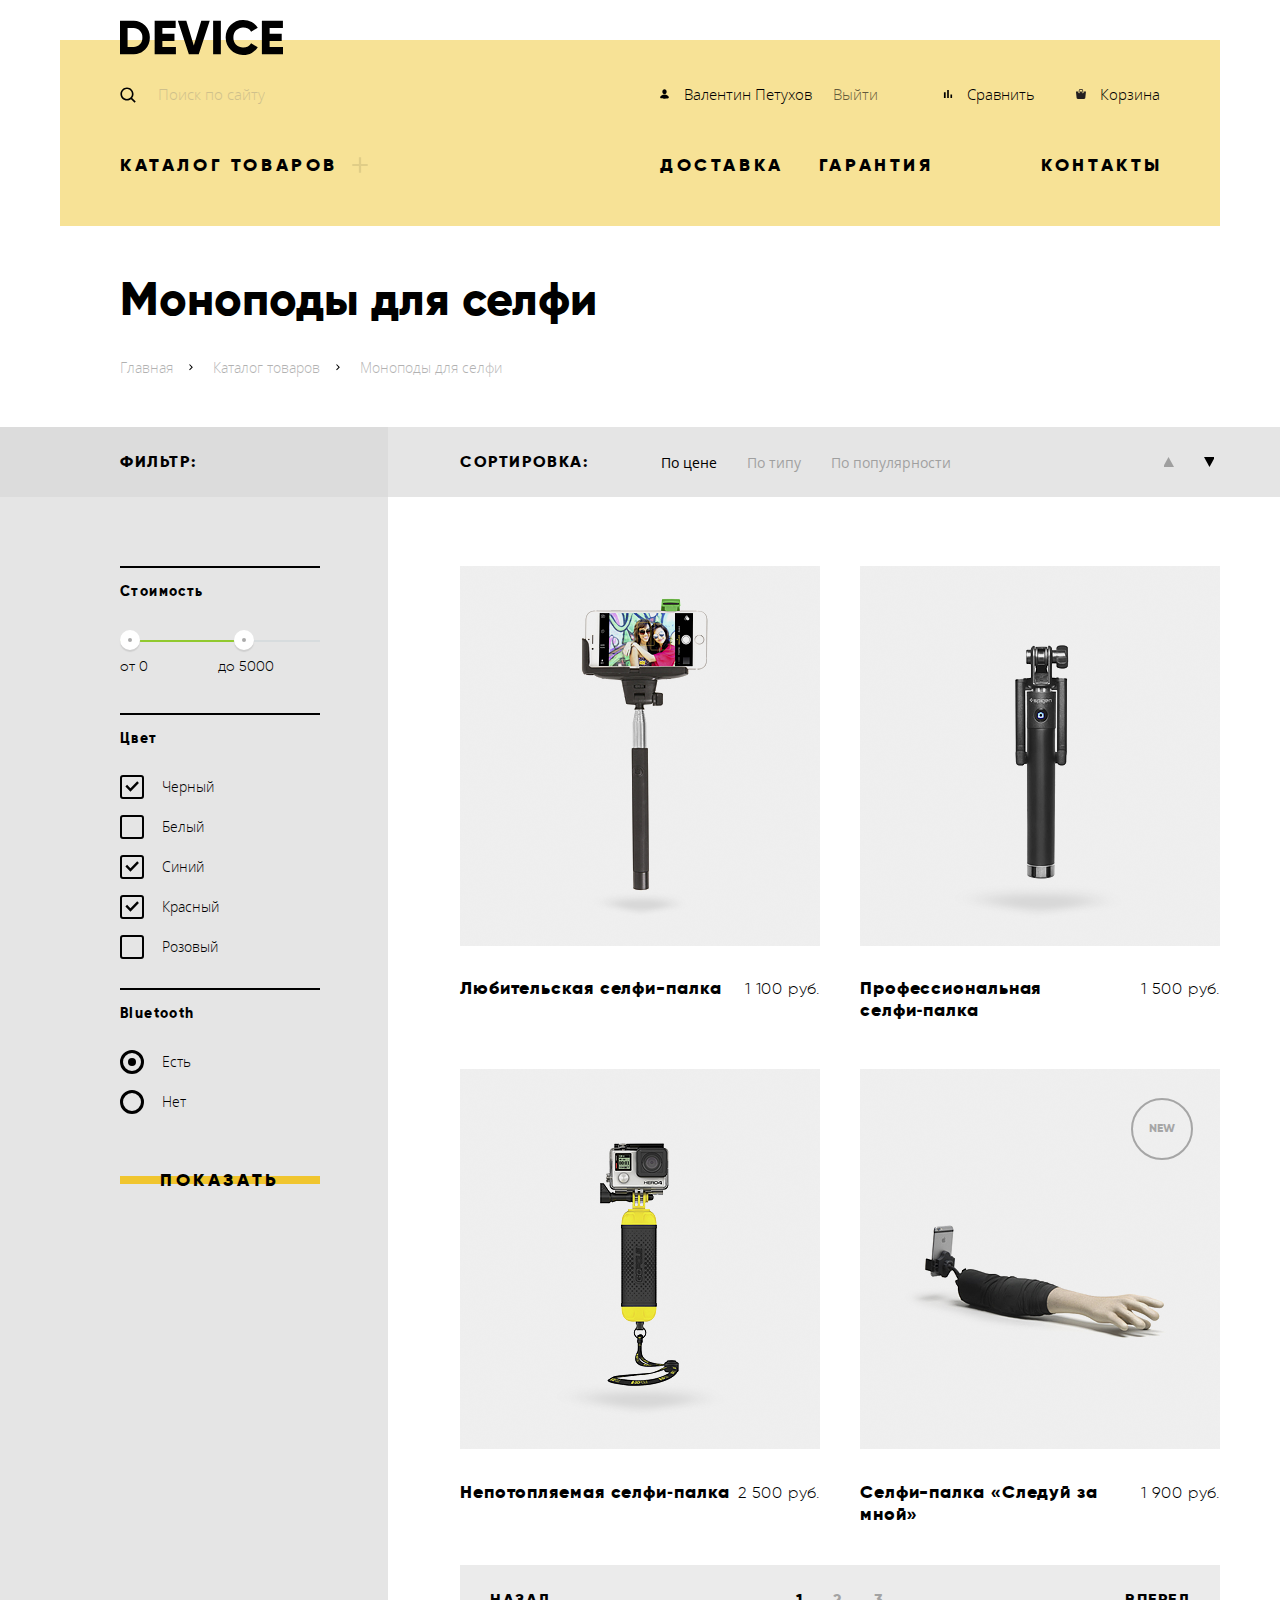
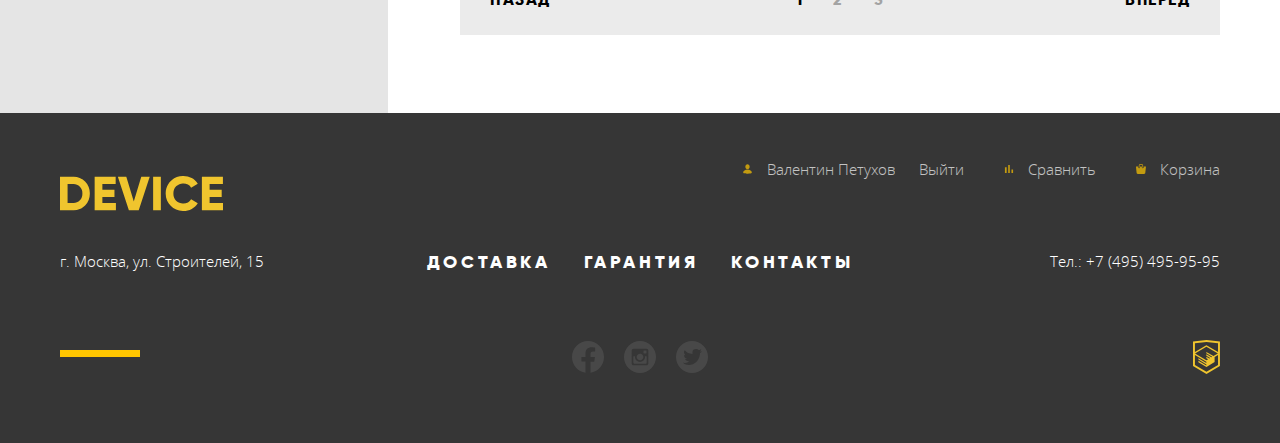
==== commit 6e00f9e8: "decorative elements #1" ====
--- a/catalog.html
+++ b/catalog.html
@@ -87,15 +87,15 @@
                 <div class="range-filter">
                   <div class="range-controls">
                     <div class="scale">
-                      <div class="bar" style="width: 60%; margin-left: 0"></div>
-                    </div>
-                    <div class="toggle toggle-min" tabindex="0" style="left: 0">
-                    </div>
-                    <div class="toggle toggle-max" tabindex="0" style="left: 57%">
+                      <div class="bar"></div>
+                    </div>
+                    <div class="toggle toggle-min" tabindex="0">
+                    </div>
+                    <div class="toggle toggle-max" tabindex="0">
                     </div>
                     <div class="toogle-counts">
-                      <div class="toogle-min-count" style="margin-left: 0">от 0</div>
-                      <div class="toogle-max-count" style="margin-left: 35%">до 5000</div>
+                      <div class="toogle-min-count">от 0</div>
+                      <div class="toogle-max-count">до 5000</div>
                     </div>
                   </div>
                 </div>
@@ -171,7 +171,7 @@
                   </div>
                 </div>
                 <div class="product-info">
-                  <a href="#">Профессиональная<br>селфи-палка</a>
+                  <a href="#">Профессиональная селфи&#8209;палка</a>
                   <span>1 500 руб.</span>
                 </div>
               </li>
@@ -184,7 +184,7 @@
                   </div>
                 </div>
                 <div class="product-info">
-                  <a href="#">Непотопляемая<br>селфи-палка</a>
+                  <a href="#">Непотопляемая селфи&#8209;палка</a>
                   <span>2 500 руб.</span>
                 </div>
               </li>
--- a/css/main.css
+++ b/css/main.css
@@ -1575,19 +1575,18 @@
   margin-bottom: 49px;
 }
 
-/* .filter-item legend::after {
+.filter-item legend::after {
   position: absolute;
   background-color: var(--basic-black);
   content: "";
   left: 0;
-  top: -62px;
+  top: -17px;
   height: 2px;
   width: 100%;
-} */
+}
 
 .filter-item legend {
   margin-bottom: 30px;
-
 }
 
 .range-filter {
@@ -1602,9 +1601,10 @@
 }
 
 .bar {
-  width: 70%;
+  width: 60%;
   height: 2px;
   background: #91C92F;
+  margin-left: 0;
 }
 
 .toggle {
@@ -1631,11 +1631,19 @@
 
 .toggle-max {
   left: 160px;
+  left: 57%;
 }
 
 .scale {
   height: 2px;
   background: #d7dcde;
+}
+
+.toogle-min-count {
+  margin-left: 0;
+}
+.toogle-max-count {
+  margin-left: 35%;
 }
 
 .toogle-min-count,
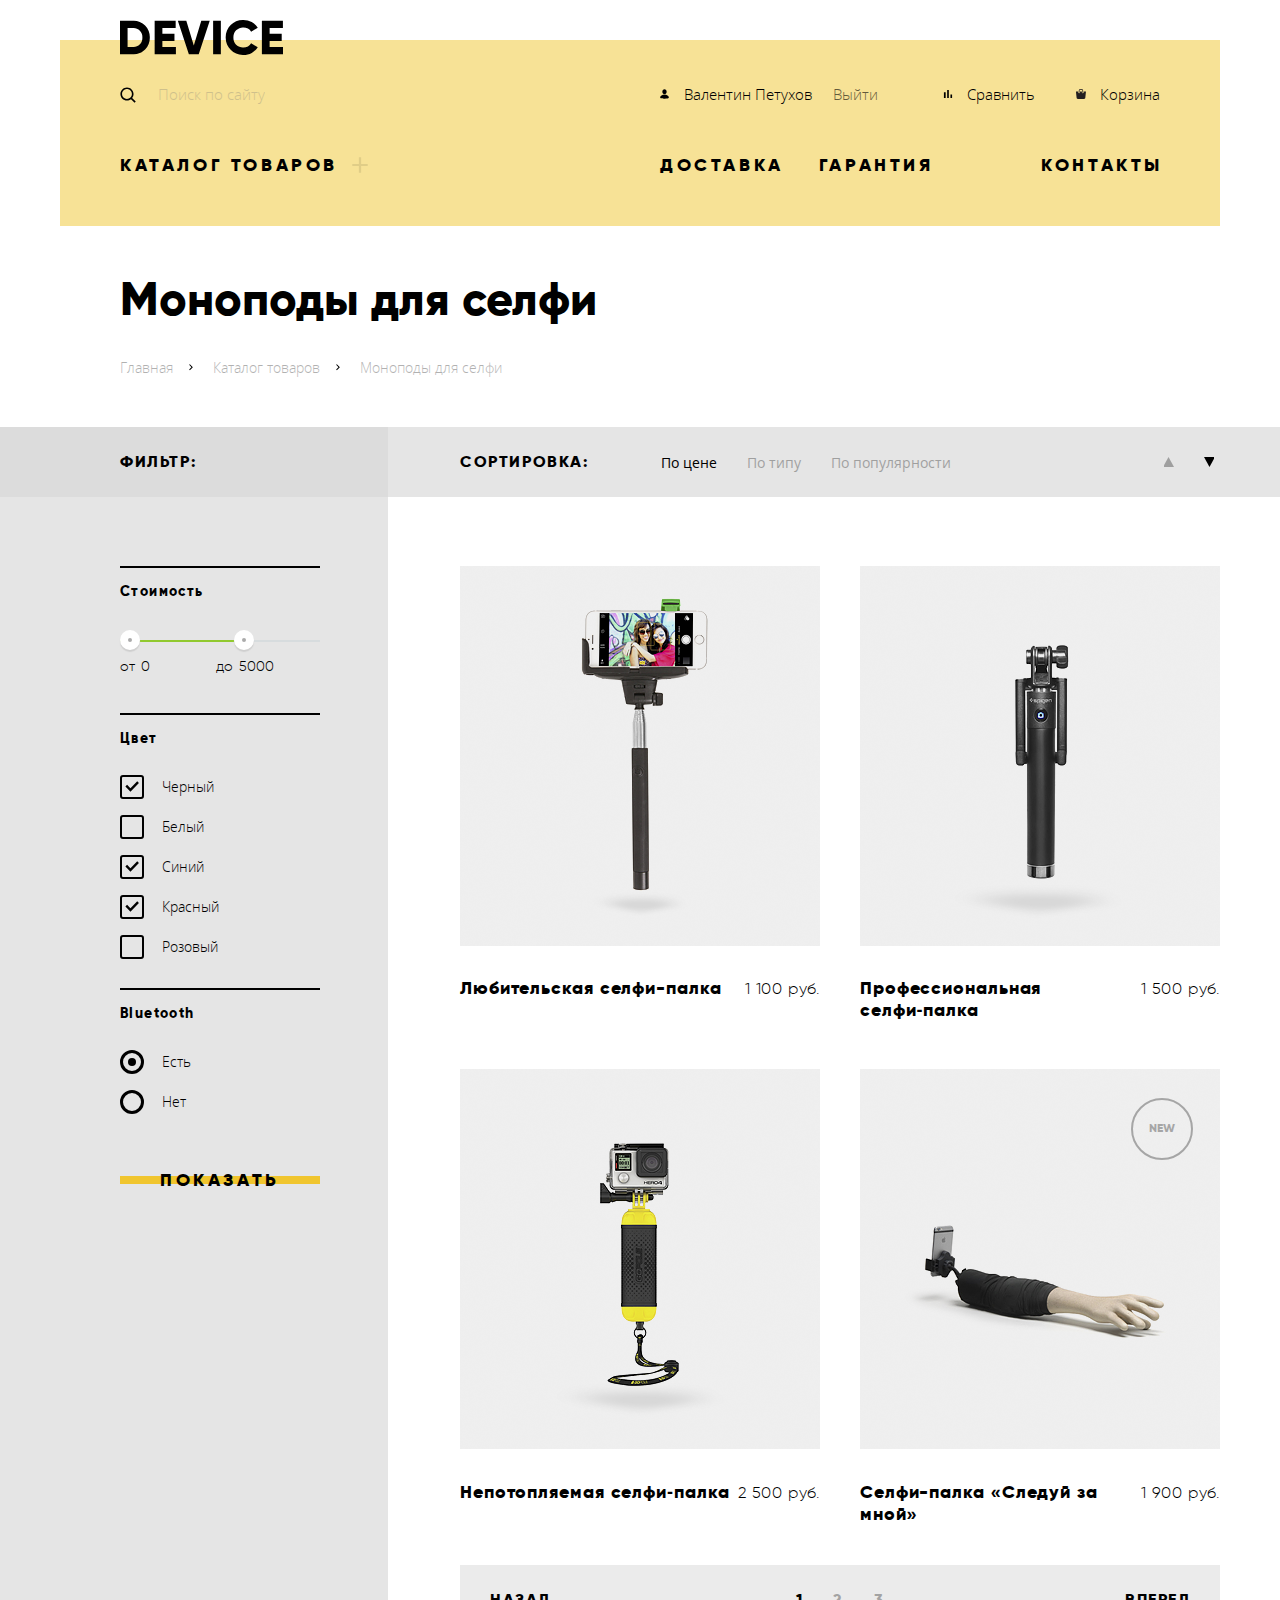
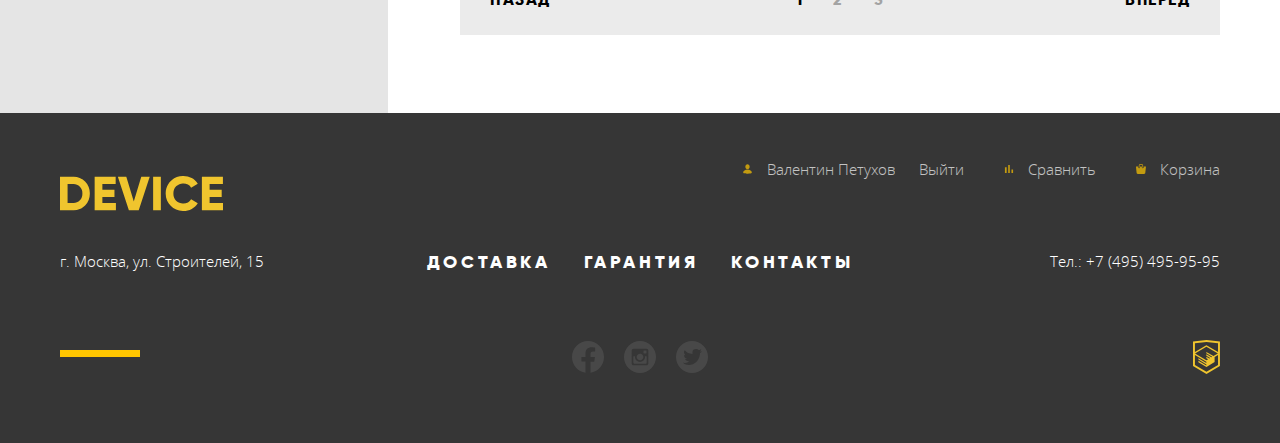
==== commit d0efc41d: "decorative elements #3" ====
--- a/catalog.html
+++ b/catalog.html
@@ -27,27 +27,27 @@
         </ul>
       </div>
       <nav class="main-navigation">
-        <ul class="catalog-navigation">
-            <a class="catalog-link" href="#">Каталог товаров</a>
-            <div class="catalog-submenu">
-              <div>
-                <a href="#">Виртуальная реальность</a>
-                <a href="#">Моноподы для селфи</a>
-                <a href="#">Экшн-камеры</a>
+        <ul class="main-navigation-list">
+            <li class="main-navigation-item">
+              <a class="catalog-link" href="catalog.html">Каталог товаров</a>
+              <div class="catalog-submenu">
+                <div>
+                  <a href="#">Виртуальная реальность</a>
+                  <a href="#">Моноподы для селфи</a>
+                  <a href="#">Экшн-камеры</a>
+                </div>
+                <div>
+                  <a href="#">Фитнес-браслеты</a>
+                  <a href="#">Умные часы</a>
+                </div>
+                <div>
+                  <a href="#">Квадрокоптеры</a>
+                </div>
               </div>
-              <div>
-                <a href="#">Фитнес-браслеты</a>
-                <a href="#">Умные часы</a>
-              </div>
-              <div>
-                <a href="#">Квадрокоптеры</a>
-              </div>
-            </div>
-        </ul>
-        <ul class="site-navigation">
-          <li><a href="#">Доставка</a></li>
-          <li><a href="#">Гарантия</a></li>
-          <li><a href="#">Контакты</a></li>
+            </li>
+          <li class="main-navigation-item"><a href="#">Доставка</a></li>
+          <li class="main-navigation-item"><a href="#">Гарантия</a></li>
+          <li class="main-navigation-item"><a href="#">Контакты</a></li>
         </ul>
       </nav>
     </header>
@@ -73,8 +73,8 @@
             <a class="button-sort button-sort-current" href="#">По цене</a>
             <a class="button-sort" href="#">По типу</a>
             <a class="button-sort" href="#">По популярности</a>
-            <a class="button-sort button-sort-up" href="#"><span class="visually-hidden">1</span></a>
-            <a class="button-sort button-sort-down button-sort-current" href="#"><span class="visually-hidden">1</span></a>
+            <a class="button-sort button-sort-up" href="#"></a>
+            <a class="button-sort button-sort-down button-sort-current" href="#"></a>
          </div>
         </div>
       </div>
@@ -93,10 +93,14 @@
                     </div>
                     <div class="toggle toggle-max" tabindex="0">
                     </div>
-                    <div class="toogle-counts">
-                      <div class="toogle-min-count">от 0</div>
-                      <div class="toogle-max-count">до 5000</div>
-                    </div>
+                    <label class="toogle-min-count">
+                      от
+                      <input name="color" name="min-price" type="text" value="0">
+                    </label>
+                    <label class="toogle-max-count">
+                      до
+                      <input name="color" name="min-price" type="text" value="5000">
+                    </label>
                   </div>
                 </div>
               </fieldset>
--- a/css/main.css
+++ b/css/main.css
@@ -291,22 +291,14 @@
   margin-right: 41px;
 }
 
+/***************************/
+/*       NAVIGATION        */
+/***************************/
+
 .main-navigation {
-  margin: 0;
-  padding: 0;
-  list-style: none;
-  display: flex;
   margin-top: 34px;
   margin-left: 60px;
   margin-right: 60px;
-}
-
-.catalog-navigation {
-  margin: 0;
-  padding: 0;
-  list-style: none;
-  margin-right: 290px;
-  width: 250px;
   font-family: "Gilroy", Arial, sans-serif;
   font-style: normal;
   font-weight: 700;
@@ -315,7 +307,28 @@
   letter-spacing: 0.2em;
   text-transform: uppercase;
   color: var(--basic-black);
-  background-color: transparent;
+}
+
+.main-navigation-list {
+  margin: 0;
+  padding: 0;
+  list-style: none;
+  display: flex;
+  justify-content: space-between;
+}
+
+.main-navigation-list li:first-child {
+  width: 250px;
+  margin-right: 290px;
+}
+
+.main-navigation-list li:nth-child(2) {
+  margin-right: 35px;
+}
+
+.main-navigation-list li:last-child {
+  margin-left: auto;
+  margin-right: -3px;
 }
 
 .catalog-submenu {
@@ -338,7 +351,7 @@
   visibility: hidden;
   position: absolute;
   left: 0;
-  z-index: 1;
+  z-index: 2;
 }
 
 .catalog-submenu div {
@@ -378,17 +391,10 @@
   position: relative;
 }
 
-.catalog-link:focus-within + .catalog-submenu {
-  visibility: visible;
-}
-
-.catalog-link:hover + .catalog-submenu {
-  visibility: visible;
-}
-
-.catalog-submenu:hover {
-  visibility: visible;
-}
+.catalog-link:focus + .catalog-submenu { visibility: visible; }
+.catalog-link:hover + .catalog-submenu { visibility: visible; }
+
+.catalog-submenu:hover { visibility: visible; }
 
 .catalog-link::after {
   background-image: url("../img/icon-plus.svg");
@@ -607,10 +613,9 @@
 /************************************/
 
 .header-logo:hover,
-.catalog-link:hover,
+.main-navigation-item a:hover,
 .catalog-submenu a:hover,
 .user-navigation a:hover,
-.site-navigation a:hover,
 .footer-logo:hover,
 .academy-button:hover,
 .footer-site-navigation a:hover {
@@ -618,10 +623,9 @@
 }
 
 .header-logo:active,
-.catalog-link:active,
+.main-navigation-item a:active,
 .catalog-submenu a:active,
 .user-navigation a:active,
-.site-navigation a:active,
 .footer-logo:active,
 .academy-button:active,
 .footer-site-navigation a:active {
@@ -636,9 +640,6 @@
   width: 1160px;
   margin: 0 auto;
 }
-
-
-/*	ОСНОВНОЙ КАТАЛОГ */
 
 .catalog {
   position: relative;
@@ -691,8 +692,6 @@
 .catalog-link-main:active span {
   opacity: 0.3;
 }
-
-/*  БЛОК СЕРВИСЫ  */
 
 .services {
   font-family: "Open Sans", Arial, sans-serif;
@@ -836,8 +835,6 @@
   line-height: 30px;
 }
 
-/* БЛОК ПРОИЗВОДИТЕЛЕЙ */
-
 .brands {
   margin-bottom: 80px;
 }
@@ -863,8 +860,6 @@
   width: 260px;
   height: 100px;
 }
-
-/* ИНФОРМАЦИОННЫЕ БЛОКИ */
 
 .index-columns h2 {
   margin: 0;
@@ -1293,7 +1288,7 @@
   padding: 0;
   border: none;
   width: 10px;
-  width: 10px;
+  height: 10px;
   position: relative;
 }
 
@@ -1306,8 +1301,8 @@
   right: 0;
   bottom: 0;
   margin: auto;
-  width: 10px;
-  height: 10px;
+  width: 100%;
+  height: 100%;
   cursor: pointer;
   background-image: url("../img/button-sort.svg");
 }
@@ -1576,13 +1571,25 @@
 }
 
 .filter-item legend::after {
-  position: absolute;
+  content: "";
   background-color: var(--basic-black);
-  content: "";
+  position: absolute;
+  height: 2px;
+  width: 100%;
   left: 0;
   top: -17px;
-  height: 2px;
-  width: 100%;
+}
+
+@-moz-document url-prefix() {
+  .filter-item legend::after {
+    content: "";
+    background-color: var(--basic-black);
+    position: absolute;
+    height: 2px;
+    width: 100%;
+    left: 0;
+    top: -63px;
+  }
 }
 
 .filter-item legend {
@@ -1642,8 +1649,9 @@
 .toogle-min-count {
   margin-left: 0;
 }
+
 .toogle-max-count {
-  margin-left: 35%;
+  margin-left: 17%;
 }
 
 .toogle-min-count,
@@ -1655,12 +1663,22 @@
   font-size: 14px;
   line-height: 16px;
   letter-spacing: 0;
-}
-
-.toogle-counts {
-  display: flex;
-  text-transform: lowercase;
-  margin-top: 16px;
+  background-color: transparent;
+  text-transform: none;
+}
+
+.toogle-min-count input,
+.toogle-max-count input {
+  width: 35px;
+  outline: none;
+  border: none;
+  background-color: transparent;
+  margin-top: 15px;
+}
+
+.toogle-min-count input:focus,
+.toogle-max-count input:focus {
+  outline: 2px solid var(--basic-half-gray);
 }
 
 .option {
@@ -1717,7 +1735,7 @@
 .check-input:checked:active + .check-box { opacity: 1;}
 
 .check-input:disabled + .check-box { opacity: 0.25; }
-.check-input:checked:disabled + .check-box { opacity: 0.25; }}
+.check-input:checked:disabled + .check-box { opacity: 0.25; }
 
 .check-box-radio {
   box-sizing: border-box;
